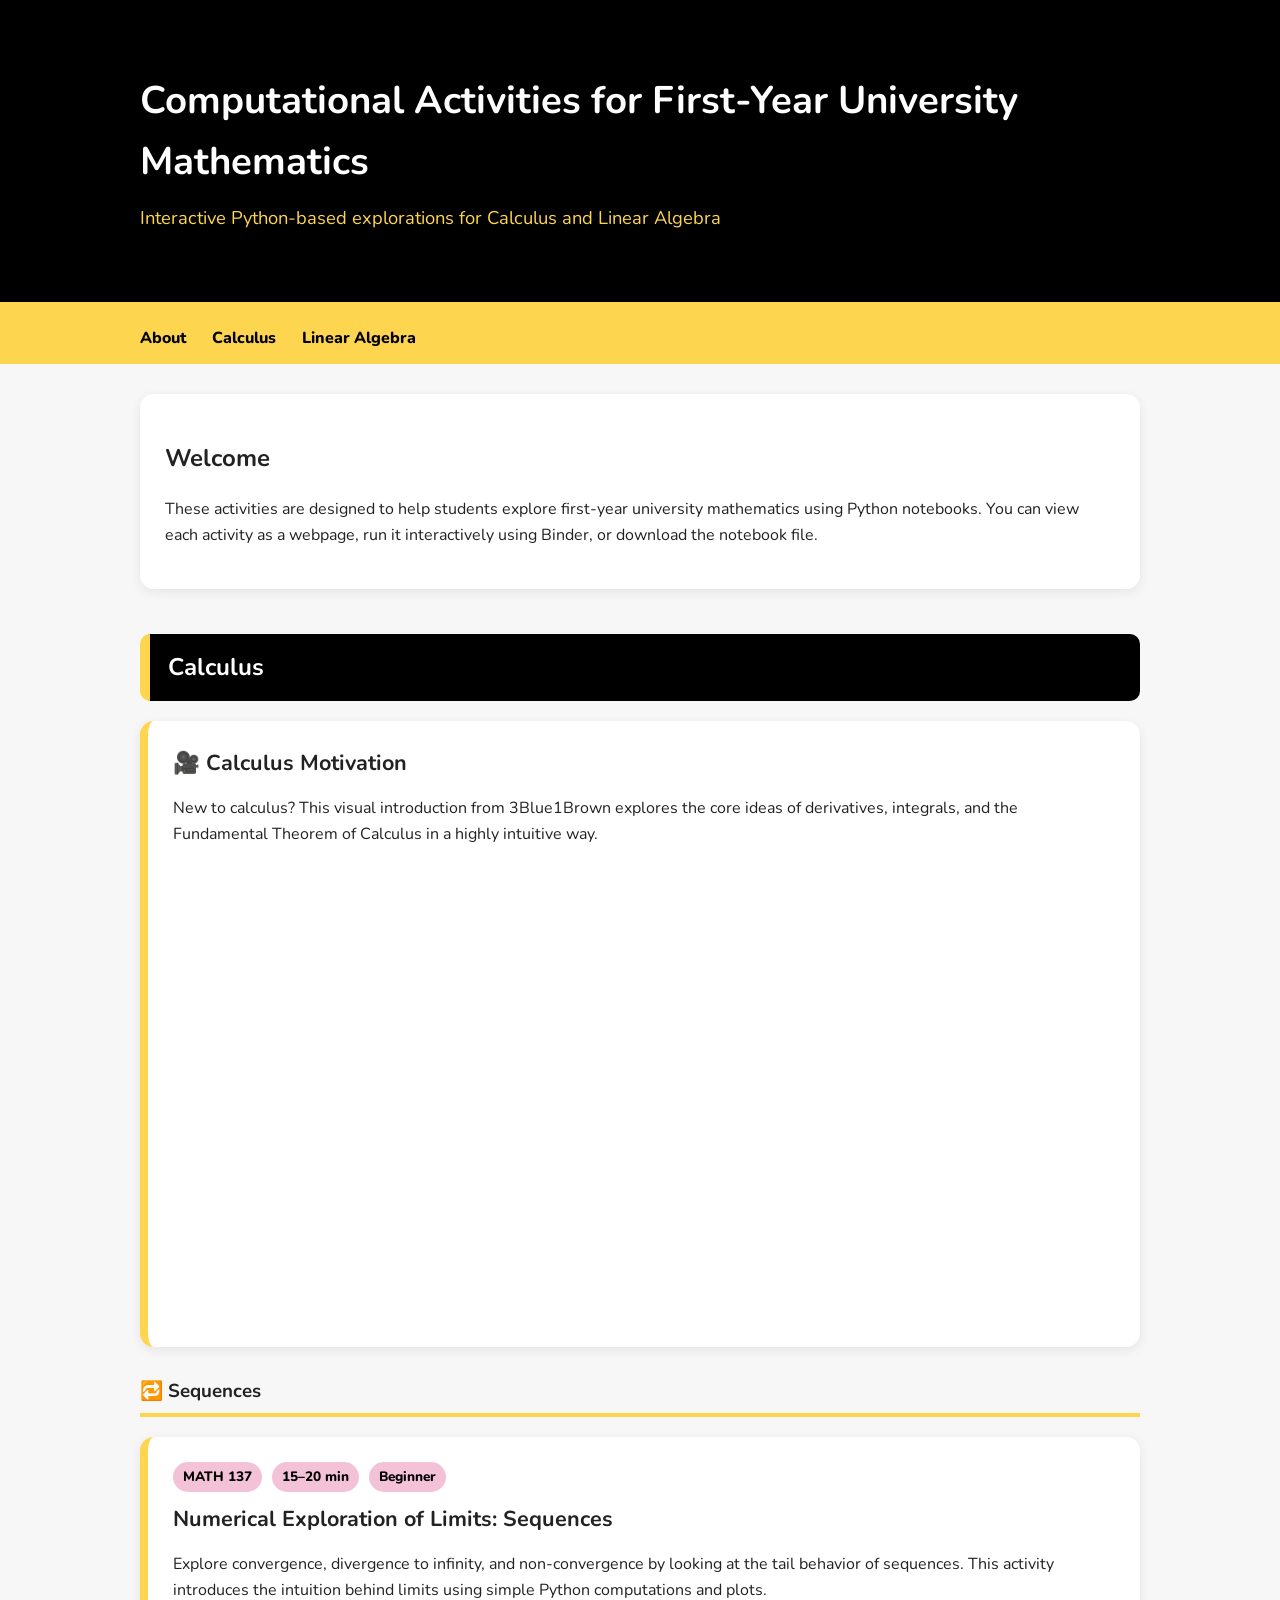
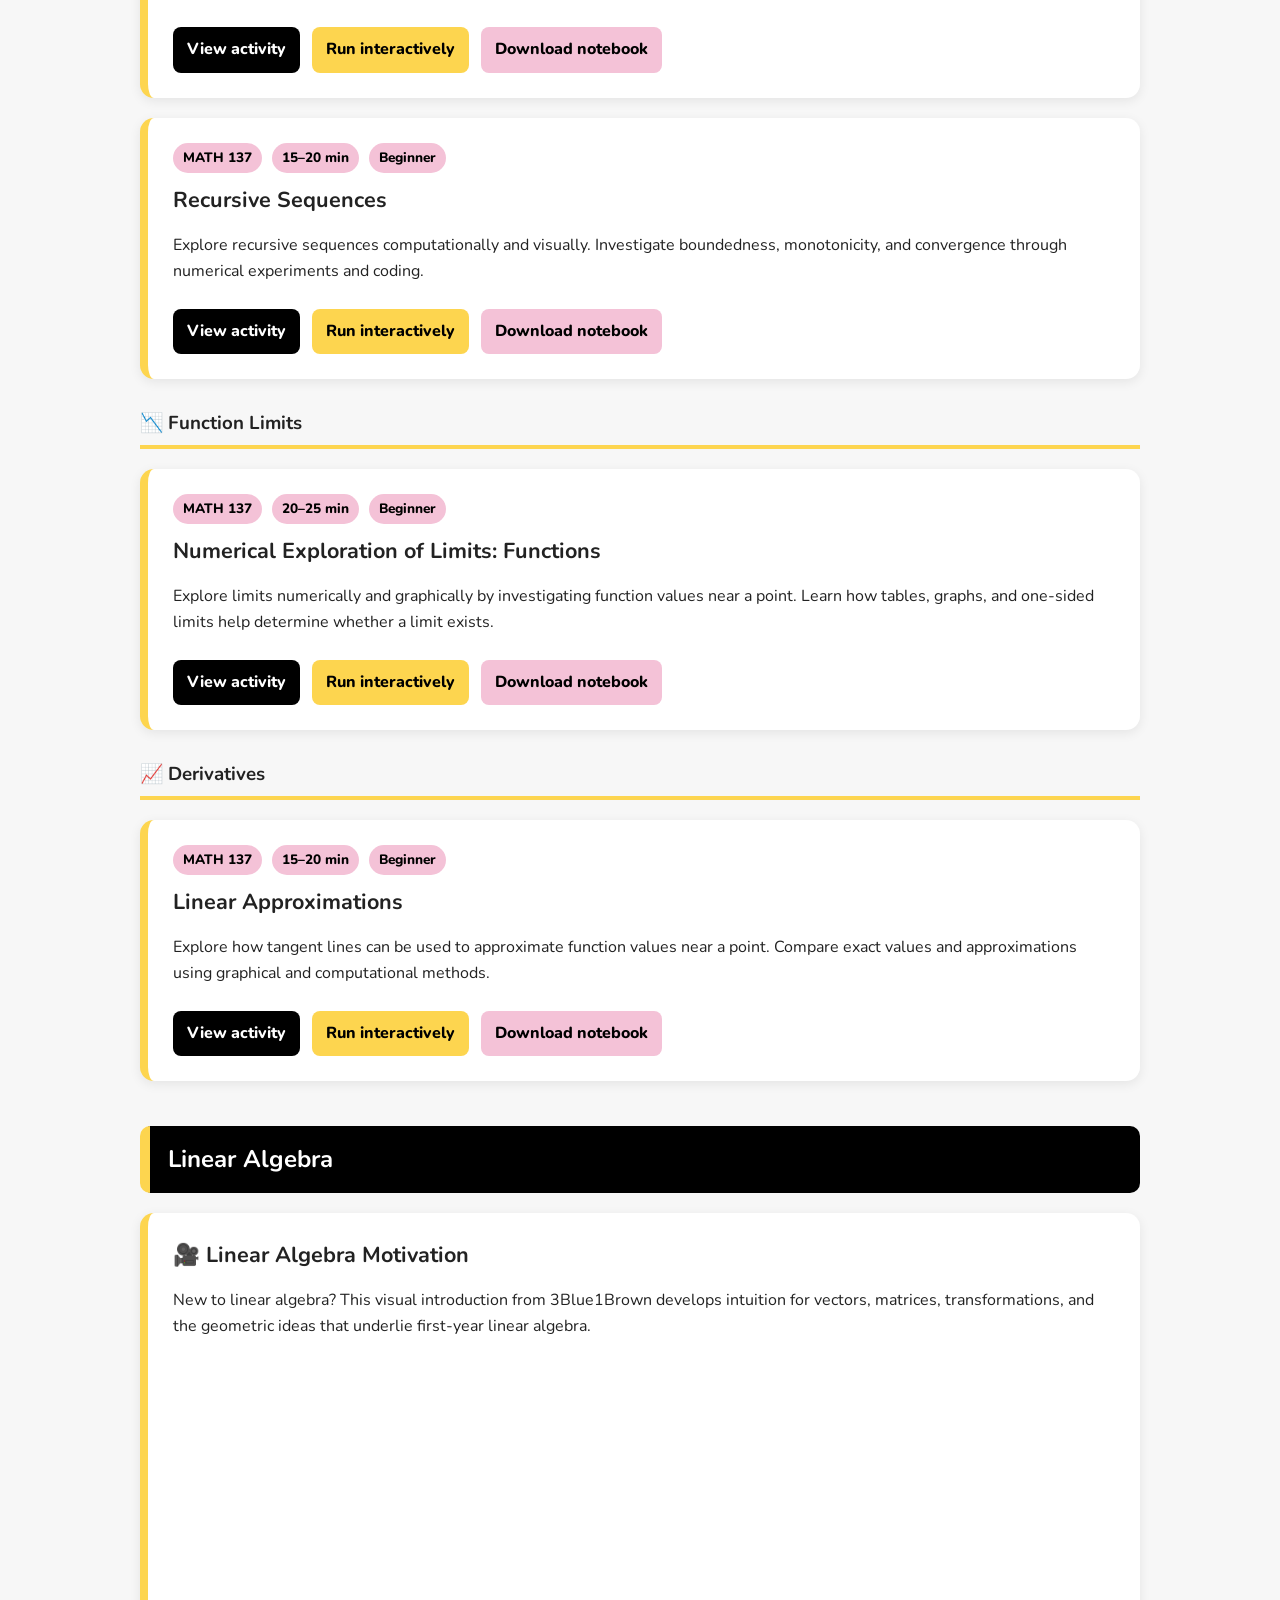
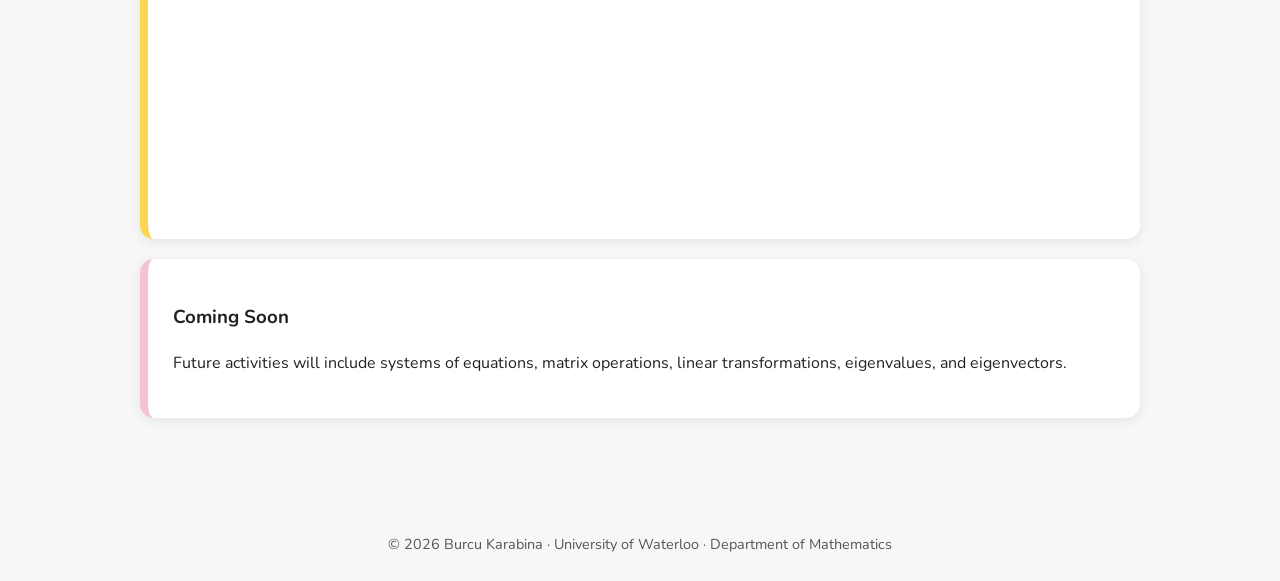
==== index.html @ 7de93730 "Update index.html" ====
<!DOCTYPE html>
<html lang="en">
<head>
    <meta charset="UTF-8">
    <title>Computational Activities for First-Year University Mathematics</title>

    <link href="https://fonts.googleapis.com/css2?family=Nunito:wght@400;600;700;800&display=swap" rel="stylesheet">
    <link rel="stylesheet" href="styles.css">
</head>

<body>

<header>
    <div class="container">
        <h1>Computational Activities for First-Year University Mathematics</h1>
        <div class="subtitle">
            Interactive Python-based explorations for Calculus and Linear Algebra
        </div>
    </div>
</header>

<nav>
    <div class="container">
        <a href="#about">About</a>
        <a href="#calculus">Calculus</a>
        <a href="#linear-algebra">Linear Algebra</a>
    </div>
</nav>

<main class="container">

    <section class="intro" id="about">
        <h2>Welcome</h2>
        <p>
            These activities are designed to help students explore first-year university
            mathematics using Python notebooks. You can view each activity as a webpage,
            run it interactively using Binder, or download the notebook file.
        </p>
    </section>

    <section class="major-section" id="calculus">
        <h2 class="major-section-title">Calculus</h2>

        <div class="activity-card">

    <h4>🎥 Calculus Motivation</h4>

    <p>
        New to calculus? This visual introduction from 3Blue1Brown
        explores the core ideas of derivatives, integrals, and the
        Fundamental Theorem of Calculus in a highly intuitive way.
    </p>

    <div class="video-container">
        <iframe
            width="100%"
            height="450"
            src="https://www.youtube.com/embed/WUvTyaaNkzM"
            title="Essence of Calculus"
            frameborder="0"
            allowfullscreen>
        </iframe>
    </div>

</div>

        <h3 class="topic-title">🔁 Sequences</h3>

        <div class="activity-card">
    <span class="tag">MATH 137</span>
    <span class="tag">15–20 min</span>
    <span class="tag">Beginner</span>

    <h4>Numerical Exploration of Limits: Sequences</h4>

    <p>
        Explore convergence, divergence to infinity, and non-convergence by looking
        at the tail behavior of sequences. This activity introduces the intuition
        behind limits using simple Python computations and plots.
    </p>

    <a class="button view"
   href="..."
   target="_blank"
   rel="noopener noreferrer" href="NumericalExplorationOfLimitsSequences.html">
        View activity
    </a>

    <a class="button run"
       href="https://mybinder.org/v2/gh/burcukarabina/computationalcalculus/HEAD?urlpath=tree/NumericalExplorationOfLimitsSequences.ipynb">
        Run interactively
    </a>

    <a class="button download"
       href="NumericalExplorationOfLimitsSequences.ipynb"
       download>
        Download notebook
    </a>
</div>

        

        <div class="activity-card">
            <span class="tag">MATH 137</span>
            <span class="tag">15–20 min</span>
            <span class="tag">Beginner</span>

            <h4>Recursive Sequences</h4>

            <p>
                Explore recursive sequences computationally and visually. Investigate boundedness,
                monotonicity, and convergence through numerical experiments and coding.
            </p>

            <a class="button view" href="recursivesequences.html">View activity</a>

            <a class="button run"
               href="https://mybinder.org/v2/gh/burcukarabina/computationalcalculus/HEAD?urlpath=tree/recursivesequences.ipynb">
                Run interactively
            </a>

            <a class="button download" href="recursivesequences.ipynb" download>
                Download notebook
            </a>
        </div>

        <h3 class="topic-title">📉 Function Limits</h3>

<div class="activity-card">
    <span class="tag">MATH 137</span>
    <span class="tag">20–25 min</span>
    <span class="tag">Beginner</span>

    <h4>Numerical Exploration of Limits: Functions</h4>

    <p>
        Explore limits numerically and graphically by investigating function values
        near a point. Learn how tables, graphs, and one-sided limits help determine
        whether a limit exists.
    </p>

    <a class="button view"
       href="NumericalExplorationOfLimitsFunctions.html">
        View activity
    </a>

    <a class="button run"
       href="https://mybinder.org/v2/gh/burcukarabina/computationalcalculus/HEAD?urlpath=tree/NumericalExplorationOfLimitsFunctions.ipynb">
        Run interactively
    </a>

    <a class="button download"
       href="NumericalExplorationOfLimitsFunctions.ipynb"
       download>
        Download notebook
    </a>
</div>

        <h3 class="topic-title">📈 Derivatives</h3>

        <div class="activity-card">
            <span class="tag">MATH 137</span>
            <span class="tag">15–20 min</span>
            <span class="tag">Beginner</span>

            <h4>Linear Approximations</h4>

            <p>
                Explore how tangent lines can be used to approximate function values near a point.
                Compare exact values and approximations using graphical and computational methods.
            </p>

            <a class="button view" href="LinearApproximations.html">View activity</a>

            <a class="button run"
               href="https://mybinder.org/v2/gh/burcukarabina/computationalcalculus/HEAD?urlpath=tree/LinearApproximations.ipynb">
                Run interactively
            </a>

            <a class="button download" href="LinearApproximations.ipynb" download>
                Download notebook
            </a>
        </div>
    </section>

    <section class="major-section" id="linear-algebra">
        <h2 class="major-section-title">Linear Algebra</h2>
        <div class="activity-card">

    <h4>🎥 Linear Algebra Motivation</h4>

    <p>
        New to linear algebra? This visual introduction from 3Blue1Brown
        develops intuition for vectors, matrices, transformations, and
        the geometric ideas that underlie first-year linear algebra.
    </p>

    <div class="video-container">
        <iframe
            width="100%"
            height="450"
            src="https://www.youtube.com/embed/fNk_zzaMoSs"
            title="Essence of Linear Algebra"
            frameborder="0"
            allowfullscreen>
        </iframe>
    </div>

</div>

        <div class="coming-soon">
            <h3>Coming Soon</h3>
            <p>
                Future activities will include systems of equations, matrix operations,
                linear transformations, eigenvalues, and eigenvectors.
            </p>
        </div>
    </section>

</main>

<footer>
    © 2026 Burcu Karabina · University of Waterloo · Department of Mathematics
</footer>

</body>
</html>
---- styles.css ----
body {
    margin: 0;
    font-family: 'Nunito', sans-serif;
    background: #f7f7f7;
    color: #222;
    line-height: 1.6;
}

header {
    background: #000;
    color: white;
    padding: 40px 20px;
    border-bottom: 12px solid #FDD54F;
}

.container {
    max-width: 1000px;
    margin: auto;
    padding: 30px 20px;
}

h1 {
    margin: 0;
    font-size: 2.4rem;
}

.subtitle {
    color: #FDD54F;
    font-size: 1.15rem;
    margin-top: 10px;
}

nav {
    background: #FDD54F;
    font-weight: 800;
}

nav .container {
    padding: 12px 20px;
}

nav a {
    color: #000;
    margin-right: 22px;
    text-decoration: none;
}

nav a:hover {
    text-decoration: underline;
}

.intro,
.activity-card,
.coming-soon {
    background: white;
    padding: 25px;
    border-radius: 14px;
    box-shadow: 0 3px 12px rgba(0,0,0,0.08);
}

.intro {
    margin-bottom: 35px;
}

.major-section {
    margin-top: 45px;
}

.major-section-title {
    background: #000;
    color: white;
    padding: 14px 18px;
    border-left: 10px solid #FDD54F;
    border-radius: 10px;
}

.topic-title {
    margin-top: 30px;
    border-bottom: 4px solid #FDD54F;
    padding-bottom: 6px;
}

.activity-card {
    border-left: 8px solid #FDD54F;
    margin: 20px 0;
}

.activity-card h4 {
    margin-top: 0;
    margin-bottom: 8px;
    font-size: 1.35rem;
}

.tag {
    display: inline-block;
    background: #f4c2d7;
    color: #000;
    padding: 4px 10px;
    border-radius: 999px;
    font-size: 0.85rem;
    font-weight: 800;
    margin: 0 6px 10px 0;
}

.button {
    display: inline-block;
    margin: 8px 8px 0 0;
    padding: 10px 14px;
    border-radius: 8px;
    text-decoration: none;
    font-weight: 800;
}

.view {
    background: #000;
    color: white;
}

.run {
    background: #FDD54F;
    color: #000;
}

.download {
    background: #f4c2d7;
    color: #000;
}

.video {
    background: #7a003c;
    color: white;
}

.button:hover {
    opacity: 0.85;
}

.coming-soon {
    border-left: 8px solid #f4c2d7;
    margin: 20px 0;
}

.video-container {
    margin-top: 15px;
}

.video-container iframe {
    width: 100%;
    max-width: 100%;
    border-radius: 10px;
    aspect-ratio: 16 / 9;
}

footer {
    margin-top: 40px;
    padding: 25px 20px;
    text-align: center;
    font-size: 0.9rem;
    color: #555;
}
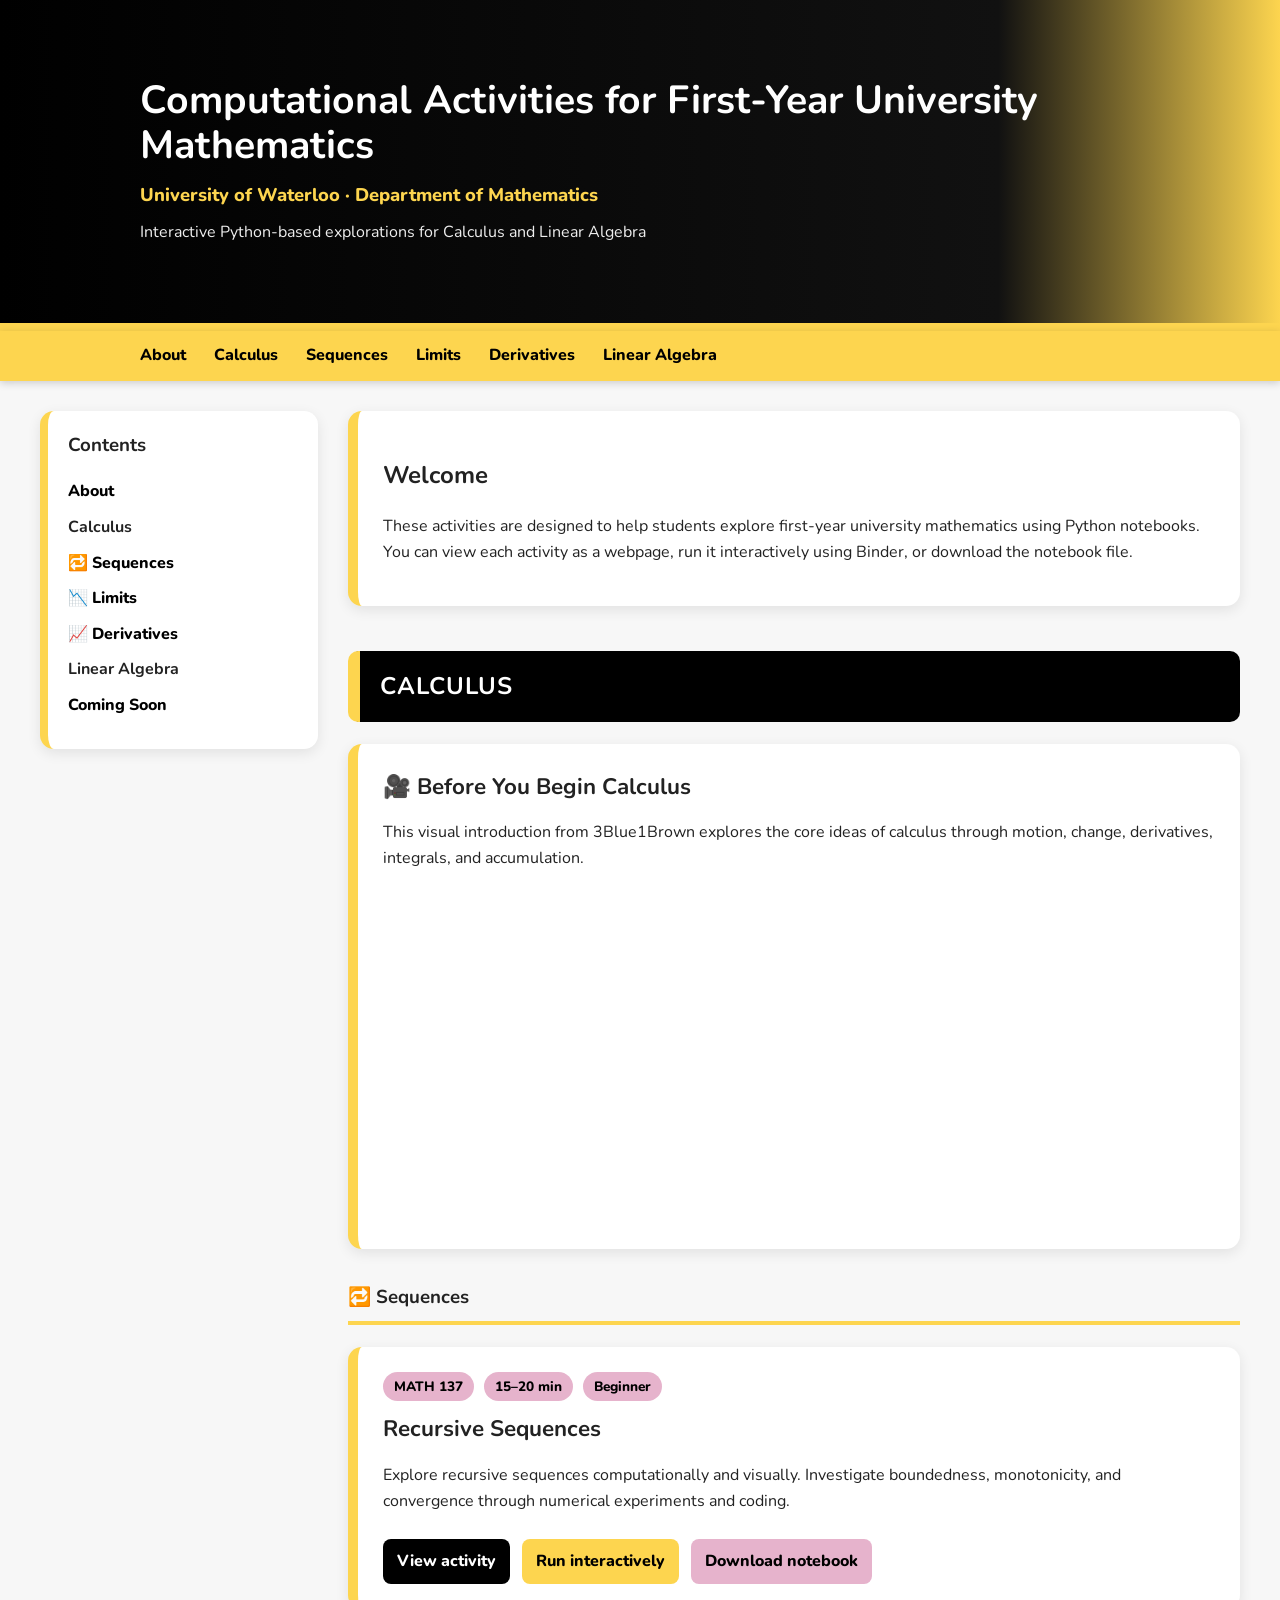
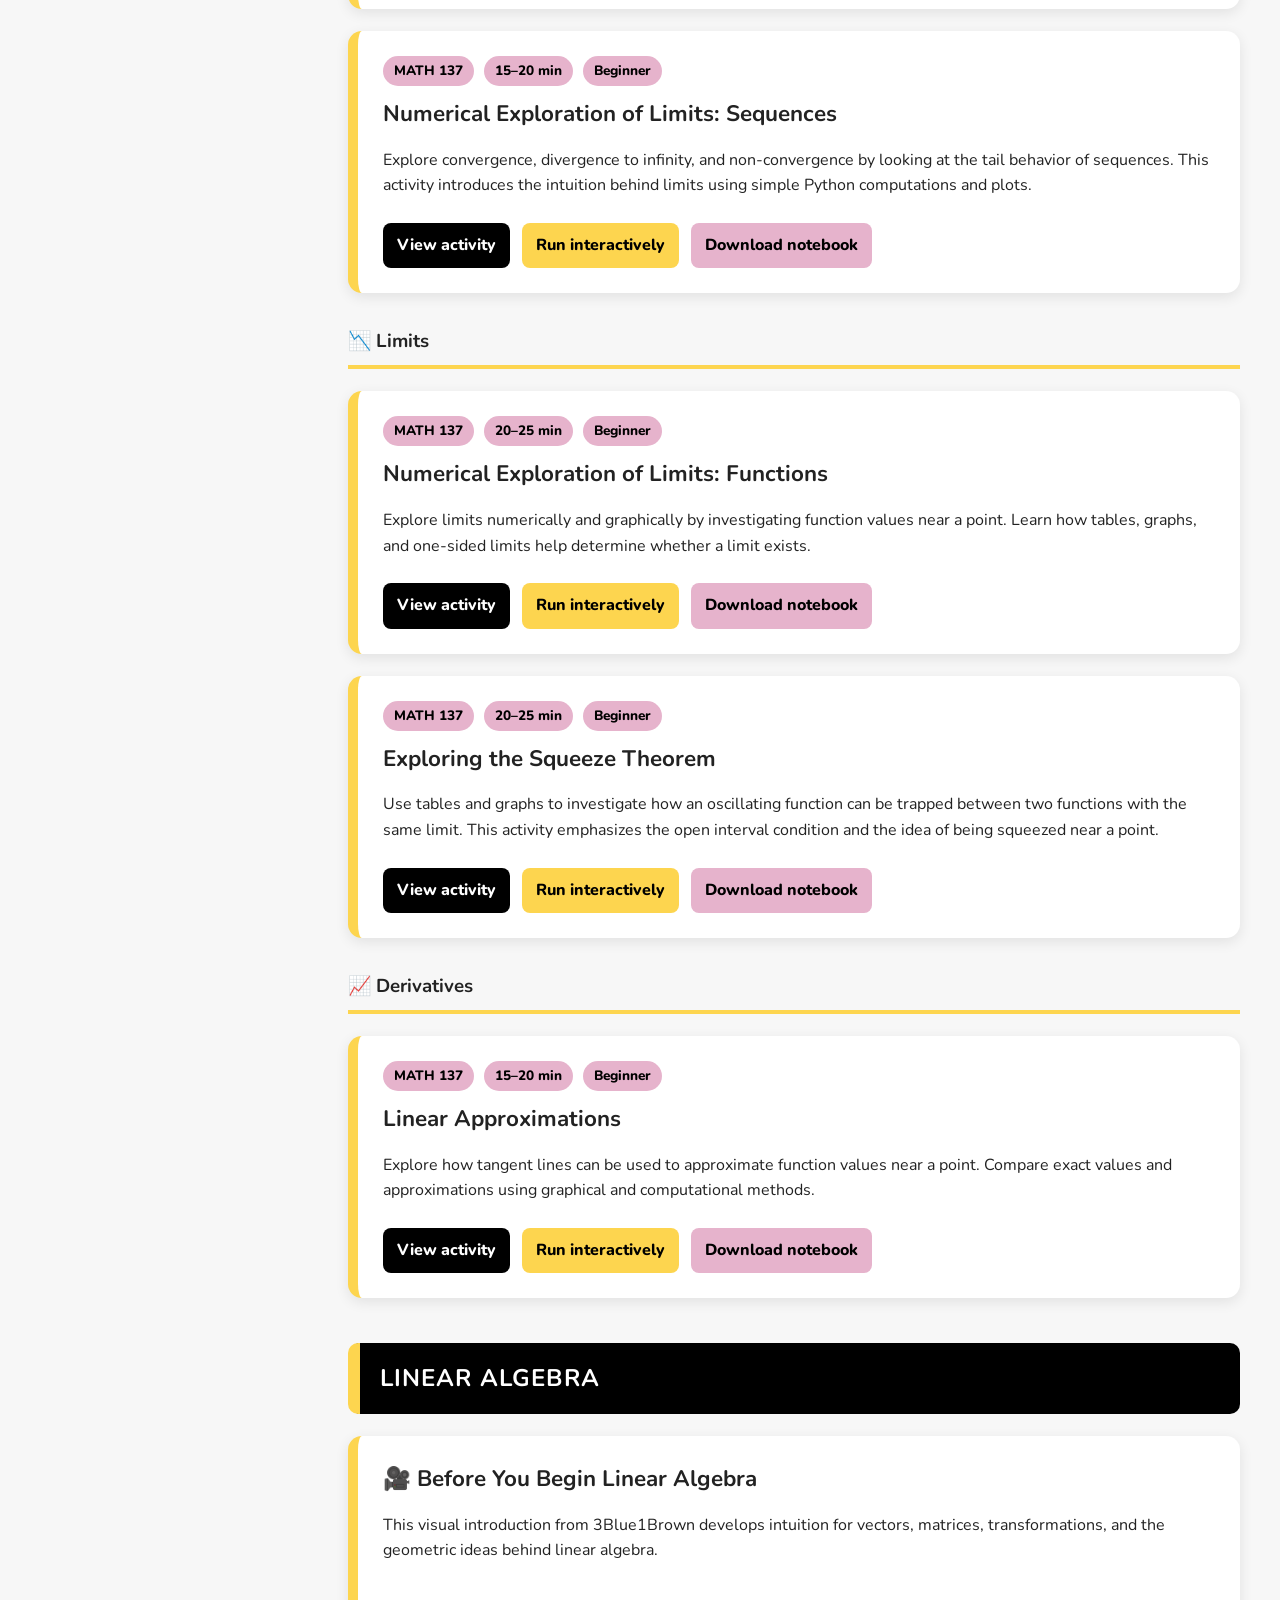
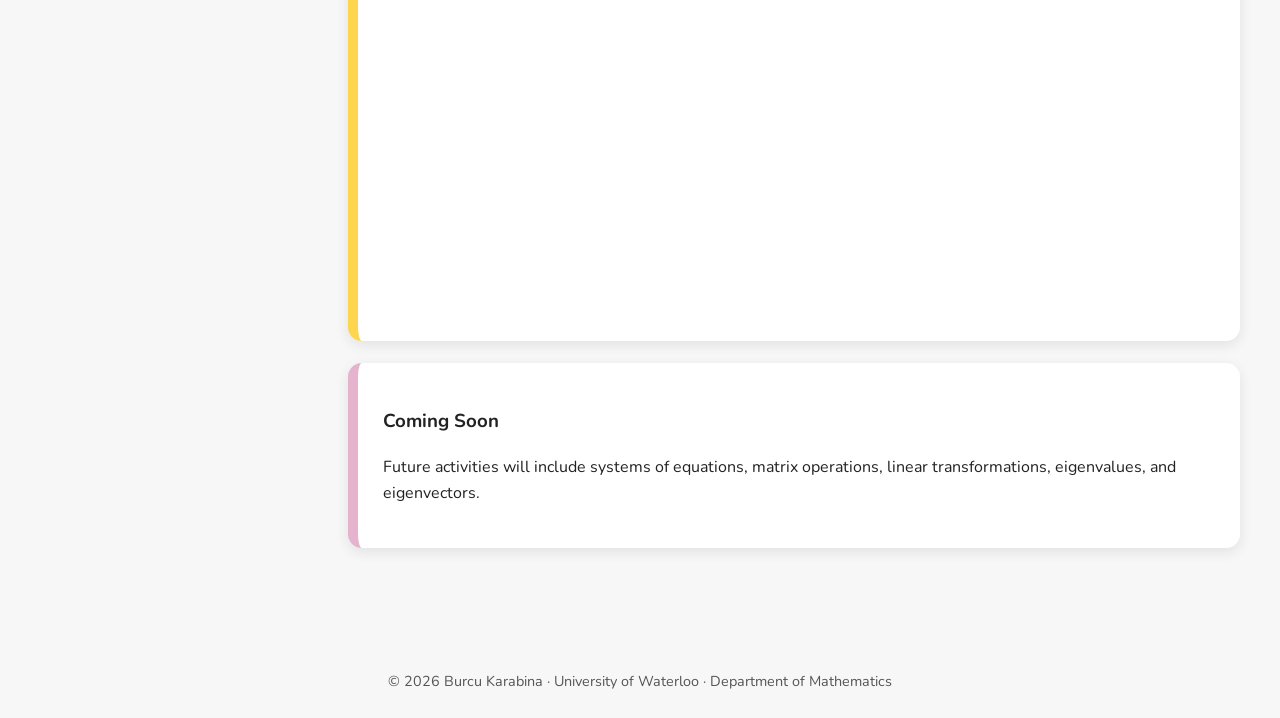
==== commit 9237069a: "Update index.html" ====
--- a/index.html
+++ b/index.html
@@ -13,7 +13,8 @@
 <header>
     <div class="container">
         <h1>Computational Activities for First-Year University Mathematics</h1>
-        <div class="subtitle">
+        <div class="subtitle">University of Waterloo · Department of Mathematics</div>
+        <div class="header-note">
             Interactive Python-based explorations for Calculus and Linear Algebra
         </div>
     </div>
@@ -23,201 +24,267 @@
     <div class="container">
         <a href="#about">About</a>
         <a href="#calculus">Calculus</a>
+        <a href="#sequences">Sequences</a>
+        <a href="#limits">Limits</a>
+        <a href="#derivatives">Derivatives</a>
         <a href="#linear-algebra">Linear Algebra</a>
     </div>
 </nav>
 
-<main class="container">
-
-    <section class="intro" id="about">
-        <h2>Welcome</h2>
-        <p>
-            These activities are designed to help students explore first-year university
-            mathematics using Python notebooks. You can view each activity as a webpage,
-            run it interactively using Binder, or download the notebook file.
-        </p>
-    </section>
-
-    <section class="major-section" id="calculus">
-        <h2 class="major-section-title">Calculus</h2>
-
-        <div class="activity-card">
-
-    <h4>🎥 Calculus Motivation</h4>
-
-    <p>
-        New to calculus? This visual introduction from 3Blue1Brown
-        explores the core ideas of derivatives, integrals, and the
-        Fundamental Theorem of Calculus in a highly intuitive way.
-    </p>
-
-    <div class="video-container">
-        <iframe
-            width="100%"
-            height="450"
-            src="https://www.youtube.com/embed/WUvTyaaNkzM"
-            title="Essence of Calculus"
-            frameborder="0"
-            allowfullscreen>
-        </iframe>
-    </div>
+<div class="page-layout">
+
+    <aside class="sidebar">
+        <h3>Contents</h3>
+
+        <a href="#about">About</a>
+
+        <strong>Calculus</strong>
+        <a href="#sequences">🔁 Sequences</a>
+        <a href="#limits">📉 Limits</a>
+        <a href="#derivatives">📈 Derivatives</a>
+
+        <strong>Linear Algebra</strong>
+        <a href="#linear-algebra">Coming Soon</a>
+    </aside>
+
+    <main class="content">
+
+        <section class="intro" id="about">
+            <h2>Welcome</h2>
+            <p>
+                These activities are designed to help students explore first-year university
+                mathematics using Python notebooks. You can view each activity as a webpage,
+                run it interactively using Binder, or download the notebook file.
+            </p>
+        </section>
+
+        <section class="major-section" id="calculus">
+            <h2 class="major-section-title">Calculus</h2>
+
+            <div class="activity-card">
+                <h4>🎥 Before You Begin Calculus</h4>
+                <p>
+                    This visual introduction from 3Blue1Brown explores the core ideas of calculus
+                    through motion, change, derivatives, integrals, and accumulation.
+                </p>
+
+                <div class="video-container">
+                    <iframe
+                        src="https://www.youtube.com/embed/WUvTyaaNkzM"
+                        title="Essence of Calculus"
+                        frameborder="0"
+                        allowfullscreen>
+                    </iframe>
+                </div>
+            </div>
+
+            <h3 class="topic-title" id="sequences">🔁 Sequences</h3>
+
+            <div class="activity-card">
+                <span class="tag">MATH 137</span>
+                <span class="tag">15–20 min</span>
+                <span class="tag">Beginner</span>
+
+                <h4>Recursive Sequences</h4>
+
+                <p>
+                    Explore recursive sequences computationally and visually. Investigate boundedness,
+                    monotonicity, and convergence through numerical experiments and coding.
+                </p>
+
+                <a class="button view"
+                   href="recursivesequences.html"
+                   target="_blank"
+                   rel="noopener noreferrer">
+                    View activity
+                </a>
+
+                <a class="button run"
+                   href="https://mybinder.org/v2/gh/burcukarabina/computationalcalculus/HEAD?urlpath=tree/recursivesequences.ipynb"
+                   target="_blank"
+                   rel="noopener noreferrer">
+                    Run interactively
+                </a>
+
+                <a class="button download"
+                   href="recursivesequences.ipynb"
+                   download>
+                    Download notebook
+                </a>
+            </div>
+
+            <div class="activity-card">
+                <span class="tag">MATH 137</span>
+                <span class="tag">15–20 min</span>
+                <span class="tag">Beginner</span>
+
+                <h4>Numerical Exploration of Limits: Sequences</h4>
+
+                <p>
+                    Explore convergence, divergence to infinity, and non-convergence by looking
+                    at the tail behavior of sequences. This activity introduces the intuition
+                    behind limits using simple Python computations and plots.
+                </p>
+
+                <a class="button view"
+                   href="NumericalExplorationOfLimitsSequences.html"
+                   target="_blank"
+                   rel="noopener noreferrer">
+                    View activity
+                </a>
+
+                <a class="button run"
+                   href="https://mybinder.org/v2/gh/burcukarabina/computationalcalculus/HEAD?urlpath=tree/NumericalExplorationOfLimitsSequences.ipynb"
+                   target="_blank"
+                   rel="noopener noreferrer">
+                    Run interactively
+                </a>
+
+                <a class="button download"
+                   href="NumericalExplorationOfLimitsSequences.ipynb"
+                   download>
+                    Download notebook
+                </a>
+            </div>
+
+            <h3 class="topic-title" id="limits">📉 Limits</h3>
+
+            <div class="activity-card">
+                <span class="tag">MATH 137</span>
+                <span class="tag">20–25 min</span>
+                <span class="tag">Beginner</span>
+
+                <h4>Numerical Exploration of Limits: Functions</h4>
+
+                <p>
+                    Explore limits numerically and graphically by investigating function values
+                    near a point. Learn how tables, graphs, and one-sided limits help determine
+                    whether a limit exists.
+                </p>
+
+                <a class="button view"
+                   href="NumericalExplorationOfLimitsFunctions.html"
+                   target="_blank"
+                   rel="noopener noreferrer">
+                    View activity
+                </a>
+
+                <a class="button run"
+                   href="https://mybinder.org/v2/gh/burcukarabina/computationalcalculus/HEAD?urlpath=tree/NumericalExplorationOfLimitsFunctions.ipynb"
+                   target="_blank"
+                   rel="noopener noreferrer">
+                    Run interactively
+                </a>
+
+                <a class="button download"
+                   href="NumericalExplorationOfLimitsFunctions.ipynb"
+                   download>
+                    Download notebook
+                </a>
+            </div>
+
+            <div class="activity-card">
+                <span class="tag">MATH 137</span>
+                <span class="tag">20–25 min</span>
+                <span class="tag">Beginner</span>
+
+                <h4>Exploring the Squeeze Theorem</h4>
+
+                <p>
+                    Use tables and graphs to investigate how an oscillating function can be trapped
+                    between two functions with the same limit. This activity emphasizes the open
+                    interval condition and the idea of being squeezed near a point.
+                </p>
+
+                <a class="button view"
+                   href="ExploringTheSqueezeTheorem.html"
+                   target="_blank"
+                   rel="noopener noreferrer">
+                    View activity
+                </a>
+
+                <a class="button run"
+                   href="https://mybinder.org/v2/gh/burcukarabina/computationalcalculus/HEAD?urlpath=tree/ExploringTheSqueezeTheorem.ipynb"
+                   target="_blank"
+                   rel="noopener noreferrer">
+                    Run interactively
+                </a>
+
+                <a class="button download"
+                   href="ExploringTheSqueezeTheorem.ipynb"
+                   download>
+                    Download notebook
+                </a>
+            </div>
+
+            <h3 class="topic-title" id="derivatives">📈 Derivatives</h3>
+
+            <div class="activity-card">
+                <span class="tag">MATH 137</span>
+                <span class="tag">15–20 min</span>
+                <span class="tag">Beginner</span>
+
+                <h4>Linear Approximations</h4>
+
+                <p>
+                    Explore how tangent lines can be used to approximate function values near a point.
+                    Compare exact values and approximations using graphical and computational methods.
+                </p>
+
+                <a class="button view"
+                   href="LinearApproximations.html"
+                   target="_blank"
+                   rel="noopener noreferrer">
+                    View activity
+                </a>
+
+                <a class="button run"
+                   href="https://mybinder.org/v2/gh/burcukarabina/computationalcalculus/HEAD?urlpath=tree/LinearApproximations.ipynb"
+                   target="_blank"
+                   rel="noopener noreferrer">
+                    Run interactively
+                </a>
+
+                <a class="button download"
+                   href="LinearApproximations.ipynb"
+                   download>
+                    Download notebook
+                </a>
+            </div>
+        </section>
+
+        <section class="major-section" id="linear-algebra">
+            <h2 class="major-section-title">Linear Algebra</h2>
+
+            <div class="activity-card">
+                <h4>🎥 Before You Begin Linear Algebra</h4>
+                <p>
+                    This visual introduction from 3Blue1Brown develops intuition for vectors,
+                    matrices, transformations, and the geometric ideas behind linear algebra.
+                </p>
+
+                <div class="video-container">
+                    <iframe
+                        src="https://www.youtube.com/embed/fNk_zzaMoSs"
+                        title="Essence of Linear Algebra"
+                        frameborder="0"
+                        allowfullscreen>
+                    </iframe>
+                </div>
+            </div>
+
+            <div class="coming-soon">
+                <h3>Coming Soon</h3>
+                <p>
+                    Future activities will include systems of equations, matrix operations,
+                    linear transformations, eigenvalues, and eigenvectors.
+                </p>
+            </div>
+        </section>
+
+    </main>
 
 </div>
-
-        <h3 class="topic-title">🔁 Sequences</h3>
-
-        <div class="activity-card">
-    <span class="tag">MATH 137</span>
-    <span class="tag">15–20 min</span>
-    <span class="tag">Beginner</span>
-
-    <h4>Numerical Exploration of Limits: Sequences</h4>
-
-    <p>
-        Explore convergence, divergence to infinity, and non-convergence by looking
-        at the tail behavior of sequences. This activity introduces the intuition
-        behind limits using simple Python computations and plots.
-    </p>
-
-    <a class="button view"
-   href="..."
-   target="_blank"
-   rel="noopener noreferrer" href="NumericalExplorationOfLimitsSequences.html">
-        View activity
-    </a>
-
-    <a class="button run"
-       href="https://mybinder.org/v2/gh/burcukarabina/computationalcalculus/HEAD?urlpath=tree/NumericalExplorationOfLimitsSequences.ipynb">
-        Run interactively
-    </a>
-
-    <a class="button download"
-       href="NumericalExplorationOfLimitsSequences.ipynb"
-       download>
-        Download notebook
-    </a>
-</div>
-
-        
-
-        <div class="activity-card">
-            <span class="tag">MATH 137</span>
-            <span class="tag">15–20 min</span>
-            <span class="tag">Beginner</span>
-
-            <h4>Recursive Sequences</h4>
-
-            <p>
-                Explore recursive sequences computationally and visually. Investigate boundedness,
-                monotonicity, and convergence through numerical experiments and coding.
-            </p>
-
-            <a class="button view" href="recursivesequences.html">View activity</a>
-
-            <a class="button run"
-               href="https://mybinder.org/v2/gh/burcukarabina/computationalcalculus/HEAD?urlpath=tree/recursivesequences.ipynb">
-                Run interactively
-            </a>
-
-            <a class="button download" href="recursivesequences.ipynb" download>
-                Download notebook
-            </a>
-        </div>
-
-        <h3 class="topic-title">📉 Function Limits</h3>
-
-<div class="activity-card">
-    <span class="tag">MATH 137</span>
-    <span class="tag">20–25 min</span>
-    <span class="tag">Beginner</span>
-
-    <h4>Numerical Exploration of Limits: Functions</h4>
-
-    <p>
-        Explore limits numerically and graphically by investigating function values
-        near a point. Learn how tables, graphs, and one-sided limits help determine
-        whether a limit exists.
-    </p>
-
-    <a class="button view"
-       href="NumericalExplorationOfLimitsFunctions.html">
-        View activity
-    </a>
-
-    <a class="button run"
-       href="https://mybinder.org/v2/gh/burcukarabina/computationalcalculus/HEAD?urlpath=tree/NumericalExplorationOfLimitsFunctions.ipynb">
-        Run interactively
-    </a>
-
-    <a class="button download"
-       href="NumericalExplorationOfLimitsFunctions.ipynb"
-       download>
-        Download notebook
-    </a>
-</div>
-
-        <h3 class="topic-title">📈 Derivatives</h3>
-
-        <div class="activity-card">
-            <span class="tag">MATH 137</span>
-            <span class="tag">15–20 min</span>
-            <span class="tag">Beginner</span>
-
-            <h4>Linear Approximations</h4>
-
-            <p>
-                Explore how tangent lines can be used to approximate function values near a point.
-                Compare exact values and approximations using graphical and computational methods.
-            </p>
-
-            <a class="button view" href="LinearApproximations.html">View activity</a>
-
-            <a class="button run"
-               href="https://mybinder.org/v2/gh/burcukarabina/computationalcalculus/HEAD?urlpath=tree/LinearApproximations.ipynb">
-                Run interactively
-            </a>
-
-            <a class="button download" href="LinearApproximations.ipynb" download>
-                Download notebook
-            </a>
-        </div>
-    </section>
-
-    <section class="major-section" id="linear-algebra">
-        <h2 class="major-section-title">Linear Algebra</h2>
-        <div class="activity-card">
-
-    <h4>🎥 Linear Algebra Motivation</h4>
-
-    <p>
-        New to linear algebra? This visual introduction from 3Blue1Brown
-        develops intuition for vectors, matrices, transformations, and
-        the geometric ideas that underlie first-year linear algebra.
-    </p>
-
-    <div class="video-container">
-        <iframe
-            width="100%"
-            height="450"
-            src="https://www.youtube.com/embed/fNk_zzaMoSs"
-            title="Essence of Linear Algebra"
-            frameborder="0"
-            allowfullscreen>
-        </iframe>
-    </div>
-
-</div>
-
-        <div class="coming-soon">
-            <h3>Coming Soon</h3>
-            <p>
-                Future activities will include systems of equations, matrix operations,
-                linear transformations, eigenvalues, and eigenvectors.
-            </p>
-        </div>
-    </section>
-
-</main>
 
 <footer>
     © 2026 Burcu Karabina · University of Waterloo · Department of Mathematics
--- a/styles.css
+++ b/styles.css
@@ -1,16 +1,27 @@
+:root {
+    --uw-black: #000000;
+    --uw-gold: #FDD54F;
+    --uw-gold-dark: #E0B000;
+    --uw-math-pink: #E6B3CC;
+    --uw-math-pink-dark: #7A003C;
+    --uw-light-gray: #F7F7F7;
+    --uw-medium-gray: #555555;
+    --uw-white: #FFFFFF;
+}
+
 body {
     margin: 0;
     font-family: 'Nunito', sans-serif;
-    background: #f7f7f7;
+    background: var(--uw-light-gray);
     color: #222;
     line-height: 1.6;
 }
 
 header {
-    background: #000;
-    color: white;
-    padding: 40px 20px;
-    border-bottom: 12px solid #FDD54F;
+    background: linear-gradient(90deg, var(--uw-black) 0%, #111111 78%, var(--uw-gold) 100%);
+    color: var(--uw-white);
+    padding: 48px 20px;
+    border-bottom: 8px solid var(--uw-gold);
 }
 
 .container {
@@ -21,18 +32,27 @@
 
 h1 {
     margin: 0;
-    font-size: 2.4rem;
+    font-size: 2.45rem;
+    line-height: 1.15;
 }
 
 .subtitle {
-    color: #FDD54F;
+    color: var(--uw-gold);
     font-size: 1.15rem;
+    font-weight: 800;
+    margin-top: 12px;
+}
+
+.header-note {
     margin-top: 10px;
+    color: #eeeeee;
+    font-size: 1rem;
 }
 
 nav {
-    background: #FDD54F;
-    font-weight: 800;
+    background: var(--uw-gold);
+    font-weight: 800;
+    box-shadow: 0 2px 8px rgba(0,0,0,0.18);
 }
 
 nav .container {
@@ -40,8 +60,8 @@
 }
 
 nav a {
-    color: #000;
-    margin-right: 22px;
+    color: var(--uw-black);
+    margin-right: 24px;
     text-decoration: none;
 }
 
@@ -52,14 +72,15 @@
 .intro,
 .activity-card,
 .coming-soon {
-    background: white;
+    background: var(--uw-white);
     padding: 25px;
     border-radius: 14px;
-    box-shadow: 0 3px 12px rgba(0,0,0,0.08);
+    box-shadow: 0 4px 14px rgba(0,0,0,0.09);
 }
 
 .intro {
     margin-bottom: 35px;
+    border-left: 10px solid var(--uw-gold);
 }
 
 .major-section {
@@ -67,35 +88,43 @@
 }
 
 .major-section-title {
-    background: #000;
-    color: white;
-    padding: 14px 18px;
-    border-left: 10px solid #FDD54F;
+    background: var(--uw-black);
+    color: var(--uw-white);
+    padding: 16px 20px;
+    border-left: 12px solid var(--uw-gold);
     border-radius: 10px;
+    letter-spacing: 1px;
+    text-transform: uppercase;
 }
 
 .topic-title {
-    margin-top: 30px;
-    border-bottom: 4px solid #FDD54F;
-    padding-bottom: 6px;
+    margin-top: 34px;
+    border-bottom: 4px solid var(--uw-gold);
+    padding-bottom: 8px;
 }
 
 .activity-card {
-    border-left: 8px solid #FDD54F;
-    margin: 20px 0;
+    border-left: 10px solid var(--uw-gold);
+    margin: 22px 0;
+    transition: transform 0.2s ease, box-shadow 0.2s ease;
+}
+
+.activity-card:hover {
+    transform: translateY(-2px);
+    box-shadow: 0 6px 18px rgba(0,0,0,0.13);
 }
 
 .activity-card h4 {
     margin-top: 0;
     margin-bottom: 8px;
-    font-size: 1.35rem;
+    font-size: 1.4rem;
 }
 
 .tag {
     display: inline-block;
-    background: #f4c2d7;
-    color: #000;
-    padding: 4px 10px;
+    background: var(--uw-math-pink);
+    color: var(--uw-black);
+    padding: 4px 11px;
     border-radius: 999px;
     font-size: 0.85rem;
     font-weight: 800;
@@ -109,35 +138,37 @@
     border-radius: 8px;
     text-decoration: none;
     font-weight: 800;
+    transition: opacity 0.2s ease, transform 0.2s ease;
+}
+
+.button:hover {
+    opacity: 0.88;
+    transform: translateY(-1px);
 }
 
 .view {
-    background: #000;
-    color: white;
+    background: var(--uw-black);
+    color: var(--uw-white);
 }
 
 .run {
-    background: #FDD54F;
-    color: #000;
+    background: var(--uw-gold);
+    color: var(--uw-black);
 }
 
 .download {
-    background: #f4c2d7;
-    color: #000;
+    background: var(--uw-math-pink);
+    color: var(--uw-black);
 }
 
 .video {
-    background: #7a003c;
-    color: white;
-}
-
-.button:hover {
-    opacity: 0.85;
+    background: var(--uw-math-pink-dark);
+    color: var(--uw-white);
 }
 
 .coming-soon {
-    border-left: 8px solid #f4c2d7;
-    margin: 20px 0;
+    border-left: 10px solid var(--uw-math-pink);
+    margin: 22px 0;
 }
 
 .video-container {
@@ -145,16 +176,56 @@
 }
 
 .video-container iframe {
-    width: 100%;
-    max-width: 100%;
+    width: 70%;
+    max-width: 700px;
+    aspect-ratio: 16 / 9;
     border-radius: 10px;
-    aspect-ratio: 16 / 9;
+    border: none;
+}
+.page-layout {
+    display: flex;
+    max-width: 1200px;
+    margin: auto;
+    gap: 30px;
+    padding: 30px 20px;
+}
+
+.sidebar {
+    width: 230px;
+    position: sticky;
+    top: 20px;
+    align-self: flex-start;
+    background: white;
+    border-left: 8px solid var(--uw-gold);
+    border-radius: 14px;
+    padding: 20px;
+    box-shadow: 0 4px 14px rgba(0,0,0,0.09);
+}
+
+.sidebar h3 {
+    margin-top: 0;
+}
+
+.sidebar a {
+    display: block;
+    color: var(--uw-black);
+    text-decoration: none;
+    font-weight: 800;
+    margin: 10px 0;
+}
+
+.sidebar a:hover {
+    text-decoration: underline;
+}
+
+.content {
+    flex: 1;
 }
 
 footer {
-    margin-top: 40px;
+    margin-top: 45px;
     padding: 25px 20px;
     text-align: center;
     font-size: 0.9rem;
-    color: #555;
-}
+    color: var(--uw-medium-gray);
+}
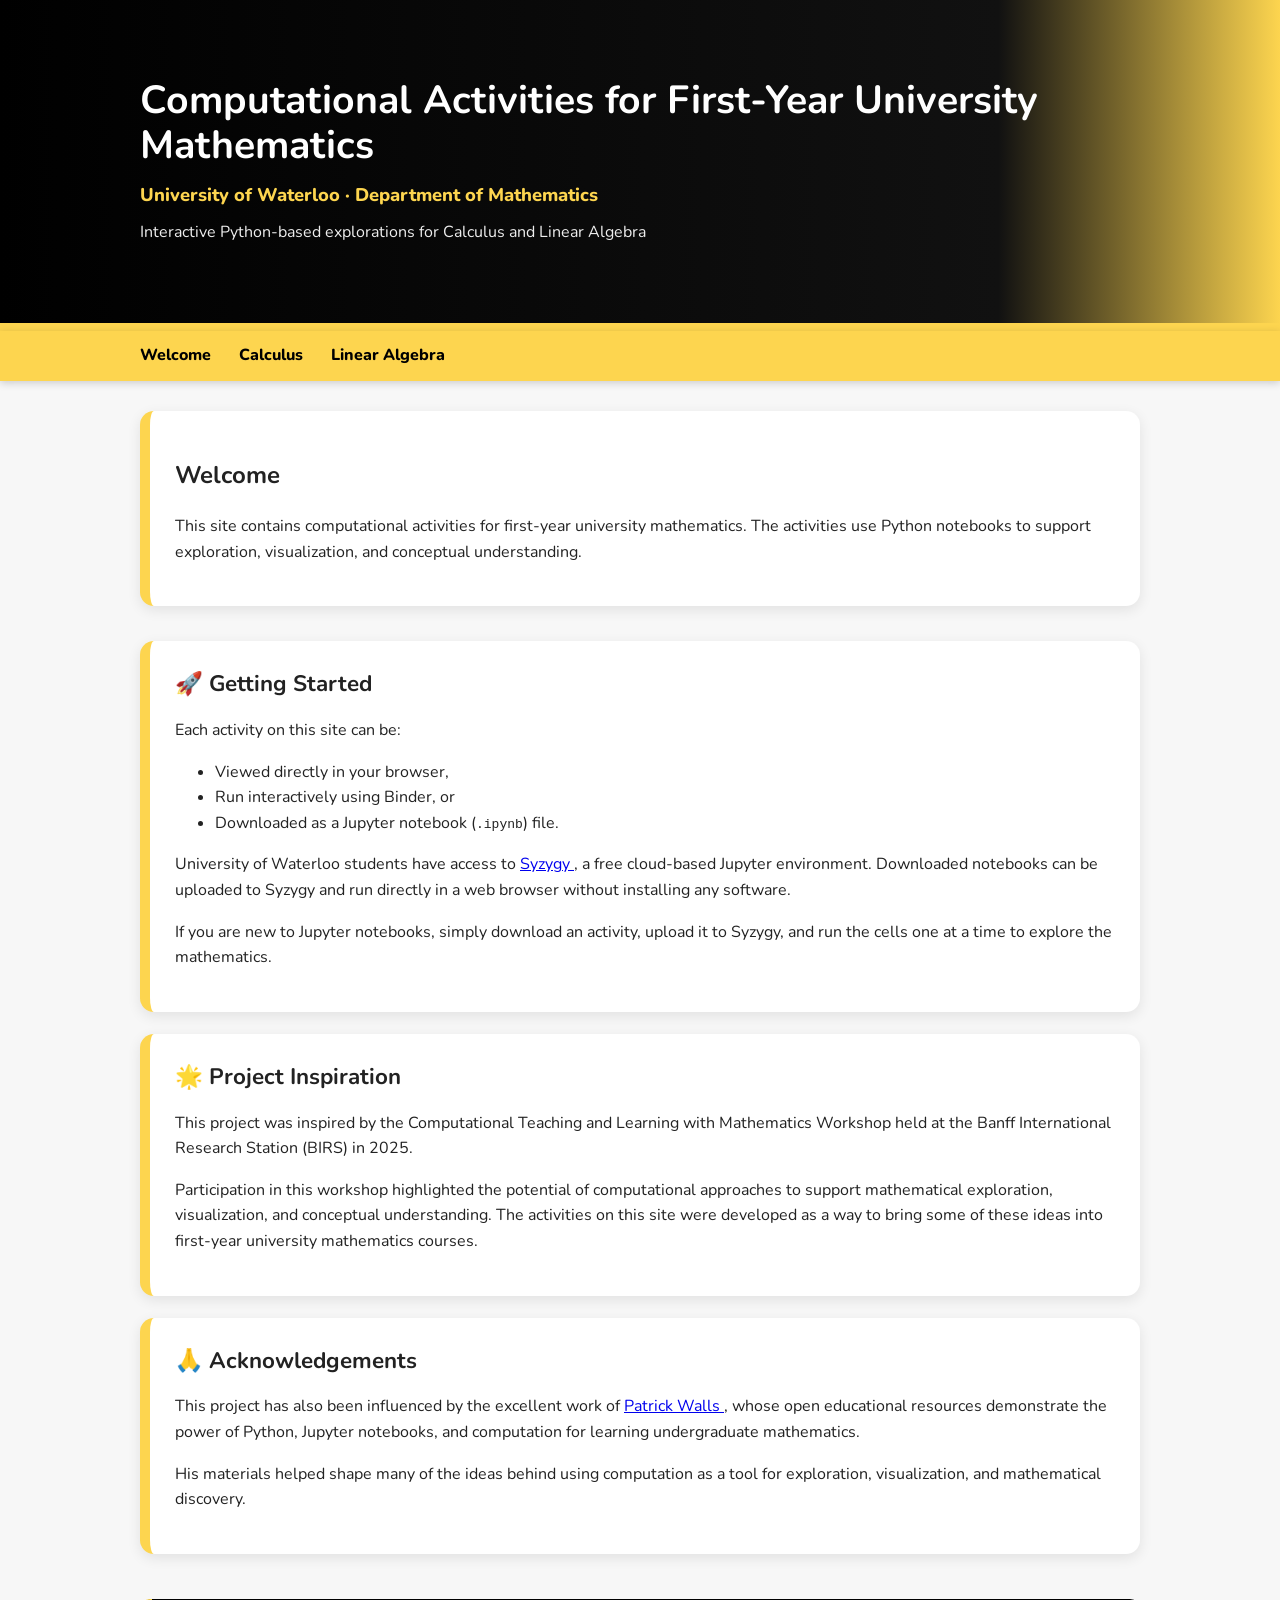
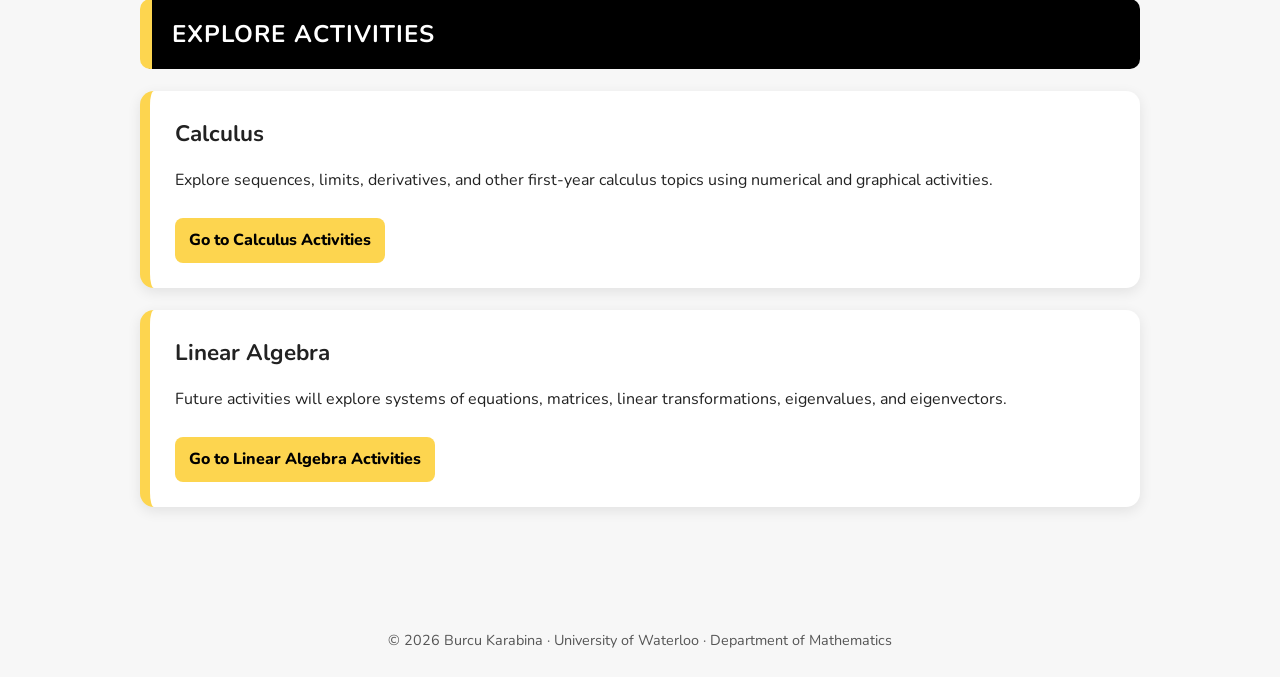
==== commit abdda0f9: "Update index.html" ====
--- a/index.html
+++ b/index.html
@@ -3,7 +3,6 @@
 <head>
     <meta charset="UTF-8">
     <title>Computational Activities for First-Year University Mathematics</title>
-
     <link href="https://fonts.googleapis.com/css2?family=Nunito:wght@400;600;700;800&display=swap" rel="stylesheet">
     <link rel="stylesheet" href="styles.css">
 </head>
@@ -22,269 +21,122 @@
 
 <nav>
     <div class="container">
-        <a href="#about">About</a>
-        <a href="#calculus">Calculus</a>
-        <a href="#sequences">Sequences</a>
-        <a href="#limits">Limits</a>
-        <a href="#derivatives">Derivatives</a>
-        <a href="#linear-algebra">Linear Algebra</a>
+        <a href="index.html">Welcome</a>
+        <a href="calculus.html">Calculus</a>
+        <a href="linear-algebra.html">Linear Algebra</a>
     </div>
 </nav>
 
-<div class="page-layout">
+<main class="container">
 
-    <aside class="sidebar">
-        <h3>Contents</h3>
+ <section class="intro">
+    <h2>Welcome</h2>
 
-        <a href="#about">About</a>
+    <p>
+        This site contains computational activities for first-year university mathematics.
+        The activities use Python notebooks to support exploration, visualization,
+        and conceptual understanding.
+    </p>
+</section>
 
-        <strong>Calculus</strong>
-        <a href="#sequences">🔁 Sequences</a>
-        <a href="#limits">📉 Limits</a>
-        <a href="#derivatives">📈 Derivatives</a>
+<div class="activity-card">
 
-        <strong>Linear Algebra</strong>
-        <a href="#linear-algebra">Coming Soon</a>
-    </aside>
+    <h4>🚀 Getting Started</h4>
 
-    <main class="content">
+    <p>
+        Each activity on this site can be:
+    </p>
 
-        <section class="intro" id="about">
-            <h2>Welcome</h2>
-            <p>
-                These activities are designed to help students explore first-year university
-                mathematics using Python notebooks. You can view each activity as a webpage,
-                run it interactively using Binder, or download the notebook file.
-            </p>
-        </section>
+    <ul>
+        <li>Viewed directly in your browser,</li>
+        <li>Run interactively using Binder, or</li>
+        <li>Downloaded as a Jupyter notebook (<code>.ipynb</code>) file.</li>
+    </ul>
 
-        <section class="major-section" id="calculus">
-            <h2 class="major-section-title">Calculus</h2>
+    <p>
+        University of Waterloo students have access to
+        <a href="https://uwaterloo.syzygy.ca/"
+           target="_blank"
+           rel="noopener noreferrer">
+           Syzygy
+        </a>,
+        a free cloud-based Jupyter environment. Downloaded notebooks can be uploaded
+        to Syzygy and run directly in a web browser without installing any software.
+    </p>
 
-            <div class="activity-card">
-                <h4>🎥 Before You Begin Calculus</h4>
-                <p>
-                    This visual introduction from 3Blue1Brown explores the core ideas of calculus
-                    through motion, change, derivatives, integrals, and accumulation.
-                </p>
-
-                <div class="video-container">
-                    <iframe
-                        src="https://www.youtube.com/embed/WUvTyaaNkzM"
-                        title="Essence of Calculus"
-                        frameborder="0"
-                        allowfullscreen>
-                    </iframe>
-                </div>
-            </div>
-
-            <h3 class="topic-title" id="sequences">🔁 Sequences</h3>
-
-            <div class="activity-card">
-                <span class="tag">MATH 137</span>
-                <span class="tag">15–20 min</span>
-                <span class="tag">Beginner</span>
-
-                <h4>Recursive Sequences</h4>
-
-                <p>
-                    Explore recursive sequences computationally and visually. Investigate boundedness,
-                    monotonicity, and convergence through numerical experiments and coding.
-                </p>
-
-                <a class="button view"
-                   href="recursivesequences.html"
-                   target="_blank"
-                   rel="noopener noreferrer">
-                    View activity
-                </a>
-
-                <a class="button run"
-                   href="https://mybinder.org/v2/gh/burcukarabina/computationalcalculus/HEAD?urlpath=tree/recursivesequences.ipynb"
-                   target="_blank"
-                   rel="noopener noreferrer">
-                    Run interactively
-                </a>
-
-                <a class="button download"
-                   href="recursivesequences.ipynb"
-                   download>
-                    Download notebook
-                </a>
-            </div>
-
-            <div class="activity-card">
-                <span class="tag">MATH 137</span>
-                <span class="tag">15–20 min</span>
-                <span class="tag">Beginner</span>
-
-                <h4>Numerical Exploration of Limits: Sequences</h4>
-
-                <p>
-                    Explore convergence, divergence to infinity, and non-convergence by looking
-                    at the tail behavior of sequences. This activity introduces the intuition
-                    behind limits using simple Python computations and plots.
-                </p>
-
-                <a class="button view"
-                   href="NumericalExplorationOfLimitsSequences.html"
-                   target="_blank"
-                   rel="noopener noreferrer">
-                    View activity
-                </a>
-
-                <a class="button run"
-                   href="https://mybinder.org/v2/gh/burcukarabina/computationalcalculus/HEAD?urlpath=tree/NumericalExplorationOfLimitsSequences.ipynb"
-                   target="_blank"
-                   rel="noopener noreferrer">
-                    Run interactively
-                </a>
-
-                <a class="button download"
-                   href="NumericalExplorationOfLimitsSequences.ipynb"
-                   download>
-                    Download notebook
-                </a>
-            </div>
-
-            <h3 class="topic-title" id="limits">📉 Limits</h3>
-
-            <div class="activity-card">
-                <span class="tag">MATH 137</span>
-                <span class="tag">20–25 min</span>
-                <span class="tag">Beginner</span>
-
-                <h4>Numerical Exploration of Limits: Functions</h4>
-
-                <p>
-                    Explore limits numerically and graphically by investigating function values
-                    near a point. Learn how tables, graphs, and one-sided limits help determine
-                    whether a limit exists.
-                </p>
-
-                <a class="button view"
-                   href="NumericalExplorationOfLimitsFunctions.html"
-                   target="_blank"
-                   rel="noopener noreferrer">
-                    View activity
-                </a>
-
-                <a class="button run"
-                   href="https://mybinder.org/v2/gh/burcukarabina/computationalcalculus/HEAD?urlpath=tree/NumericalExplorationOfLimitsFunctions.ipynb"
-                   target="_blank"
-                   rel="noopener noreferrer">
-                    Run interactively
-                </a>
-
-                <a class="button download"
-                   href="NumericalExplorationOfLimitsFunctions.ipynb"
-                   download>
-                    Download notebook
-                </a>
-            </div>
-
-            <div class="activity-card">
-                <span class="tag">MATH 137</span>
-                <span class="tag">20–25 min</span>
-                <span class="tag">Beginner</span>
-
-                <h4>Exploring the Squeeze Theorem</h4>
-
-                <p>
-                    Use tables and graphs to investigate how an oscillating function can be trapped
-                    between two functions with the same limit. This activity emphasizes the open
-                    interval condition and the idea of being squeezed near a point.
-                </p>
-
-                <a class="button view"
-                   href="ExploringTheSqueezeTheorem.html"
-                   target="_blank"
-                   rel="noopener noreferrer">
-                    View activity
-                </a>
-
-                <a class="button run"
-                   href="https://mybinder.org/v2/gh/burcukarabina/computationalcalculus/HEAD?urlpath=tree/ExploringTheSqueezeTheorem.ipynb"
-                   target="_blank"
-                   rel="noopener noreferrer">
-                    Run interactively
-                </a>
-
-                <a class="button download"
-                   href="ExploringTheSqueezeTheorem.ipynb"
-                   download>
-                    Download notebook
-                </a>
-            </div>
-
-            <h3 class="topic-title" id="derivatives">📈 Derivatives</h3>
-
-            <div class="activity-card">
-                <span class="tag">MATH 137</span>
-                <span class="tag">15–20 min</span>
-                <span class="tag">Beginner</span>
-
-                <h4>Linear Approximations</h4>
-
-                <p>
-                    Explore how tangent lines can be used to approximate function values near a point.
-                    Compare exact values and approximations using graphical and computational methods.
-                </p>
-
-                <a class="button view"
-                   href="LinearApproximations.html"
-                   target="_blank"
-                   rel="noopener noreferrer">
-                    View activity
-                </a>
-
-                <a class="button run"
-                   href="https://mybinder.org/v2/gh/burcukarabina/computationalcalculus/HEAD?urlpath=tree/LinearApproximations.ipynb"
-                   target="_blank"
-                   rel="noopener noreferrer">
-                    Run interactively
-                </a>
-
-                <a class="button download"
-                   href="LinearApproximations.ipynb"
-                   download>
-                    Download notebook
-                </a>
-            </div>
-        </section>
-
-        <section class="major-section" id="linear-algebra">
-            <h2 class="major-section-title">Linear Algebra</h2>
-
-            <div class="activity-card">
-                <h4>🎥 Before You Begin Linear Algebra</h4>
-                <p>
-                    This visual introduction from 3Blue1Brown develops intuition for vectors,
-                    matrices, transformations, and the geometric ideas behind linear algebra.
-                </p>
-
-                <div class="video-container">
-                    <iframe
-                        src="https://www.youtube.com/embed/fNk_zzaMoSs"
-                        title="Essence of Linear Algebra"
-                        frameborder="0"
-                        allowfullscreen>
-                    </iframe>
-                </div>
-            </div>
-
-            <div class="coming-soon">
-                <h3>Coming Soon</h3>
-                <p>
-                    Future activities will include systems of equations, matrix operations,
-                    linear transformations, eigenvalues, and eigenvectors.
-                </p>
-            </div>
-        </section>
-
-    </main>
+    <p>
+        If you are new to Jupyter notebooks, simply download an activity,
+        upload it to Syzygy, and run the cells one at a time to explore the mathematics.
+    </p>
 
 </div>
+
+<div class="activity-card">
+
+    <h4>🌟 Project Inspiration</h4>
+
+    <p>
+        This project was inspired by the
+           Computational Teaching and Learning with Mathematics Workshop
+        held at the Banff International Research Station (BIRS) in 2025.
+    </p>
+
+    <p>
+        Participation in this workshop highlighted the potential of computational
+        approaches to support mathematical exploration, visualization, and
+        conceptual understanding. The activities on this site were developed as a
+        way to bring some of these ideas into first-year university mathematics courses.
+    </p>
+
+</div>
+
+    <div class="activity-card">
+
+    <h4>🙏 Acknowledgements</h4>
+
+    <p>
+        This project has also been influenced by the excellent work of
+        <a href="https://patrickwalls.github.io/mathematicalpython/"
+           target="_blank"
+           rel="noopener noreferrer">
+           Patrick Walls
+        </a>,
+        whose open educational resources demonstrate the power of Python,
+        Jupyter notebooks, and computation for learning undergraduate mathematics.
+    </p>
+
+    <p>
+        His materials helped shape many of the ideas behind using computation
+        as a tool for exploration, visualization, and mathematical discovery.
+    </p>
+
+</div>
+
+    <section class="major-section">
+        <h2 class="major-section-title">Explore Activities</h2>
+
+        <div class="activity-card">
+            <h4>Calculus</h4>
+            <p>
+                Explore sequences, limits, derivatives, and other first-year calculus topics
+                using numerical and graphical activities.
+            </p>
+
+            <a class="button run" href="calculus.html">Go to Calculus Activities</a>
+        </div>
+
+        <div class="activity-card">
+            <h4>Linear Algebra</h4>
+            <p>
+                Future activities will explore systems of equations, matrices, linear transformations,
+                eigenvalues, and eigenvectors.
+            </p>
+
+            <a class="button run" href="linear-algebra.html">Go to Linear Algebra Activities</a>
+        </div>
+    </section>
+
+</main>
 
 <footer>
     © 2026 Burcu Karabina · University of Waterloo · Department of Mathematics
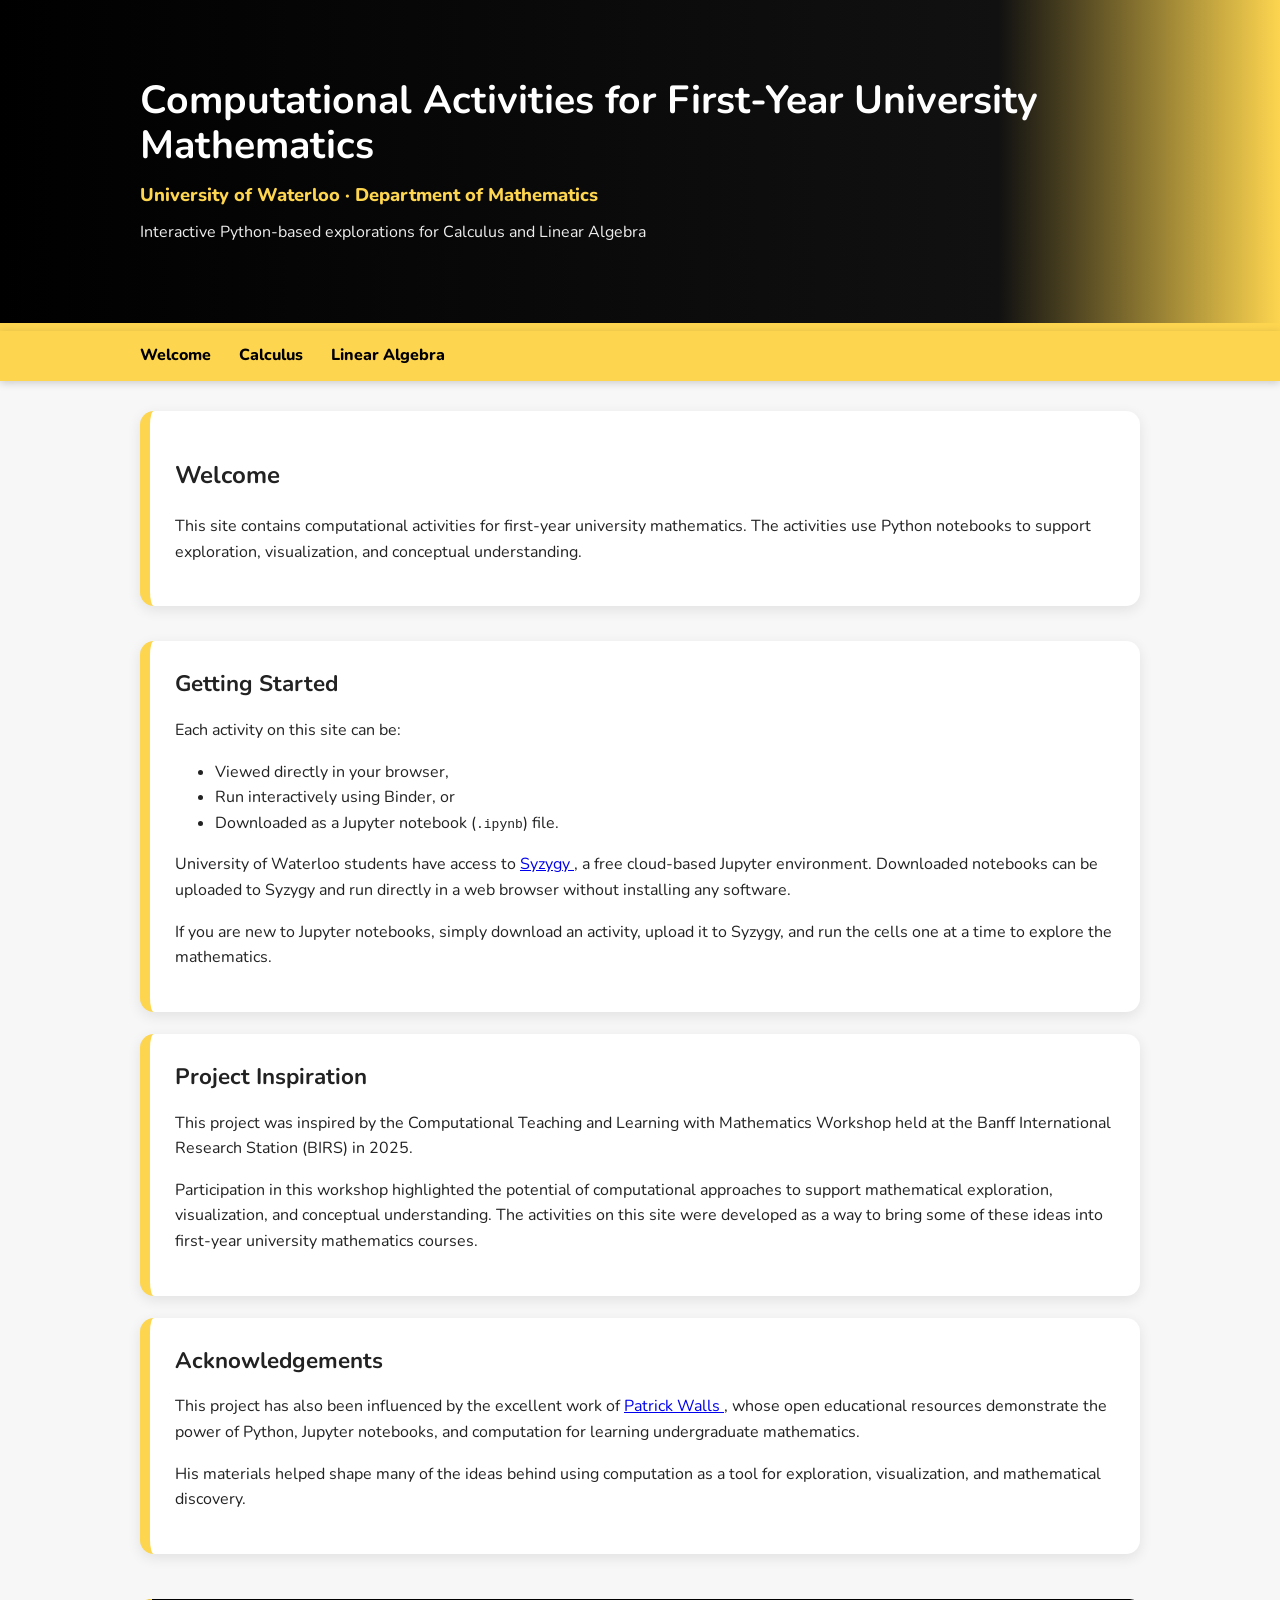
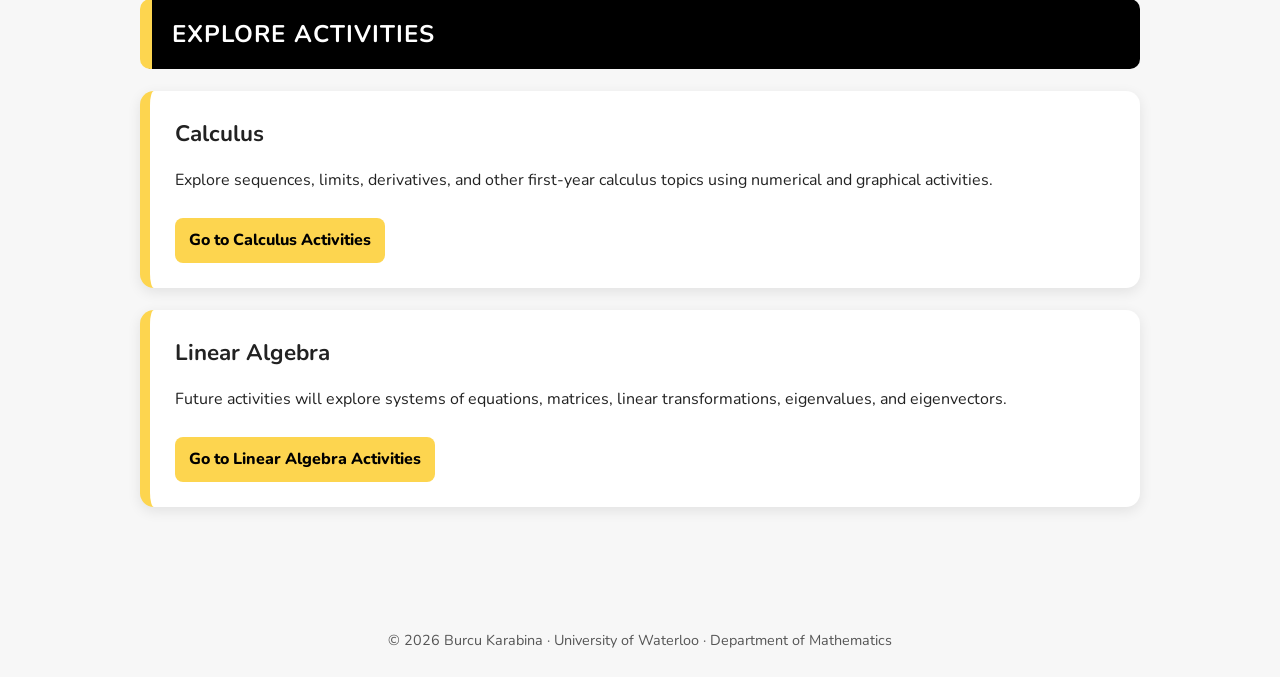
==== commit 3038d4c8: "Update index.html" ====
--- a/index.html
+++ b/index.html
@@ -41,7 +41,7 @@
 
 <div class="activity-card">
 
-    <h4>🚀 Getting Started</h4>
+    <h4>Getting Started</h4>
 
     <p>
         Each activity on this site can be:
@@ -73,7 +73,7 @@
 
 <div class="activity-card">
 
-    <h4>🌟 Project Inspiration</h4>
+    <h4>Project Inspiration</h4>
 
     <p>
         This project was inspired by the
@@ -92,7 +92,7 @@
 
     <div class="activity-card">
 
-    <h4>🙏 Acknowledgements</h4>
+    <h4>Acknowledgements</h4>
 
     <p>
         This project has also been influenced by the excellent work of
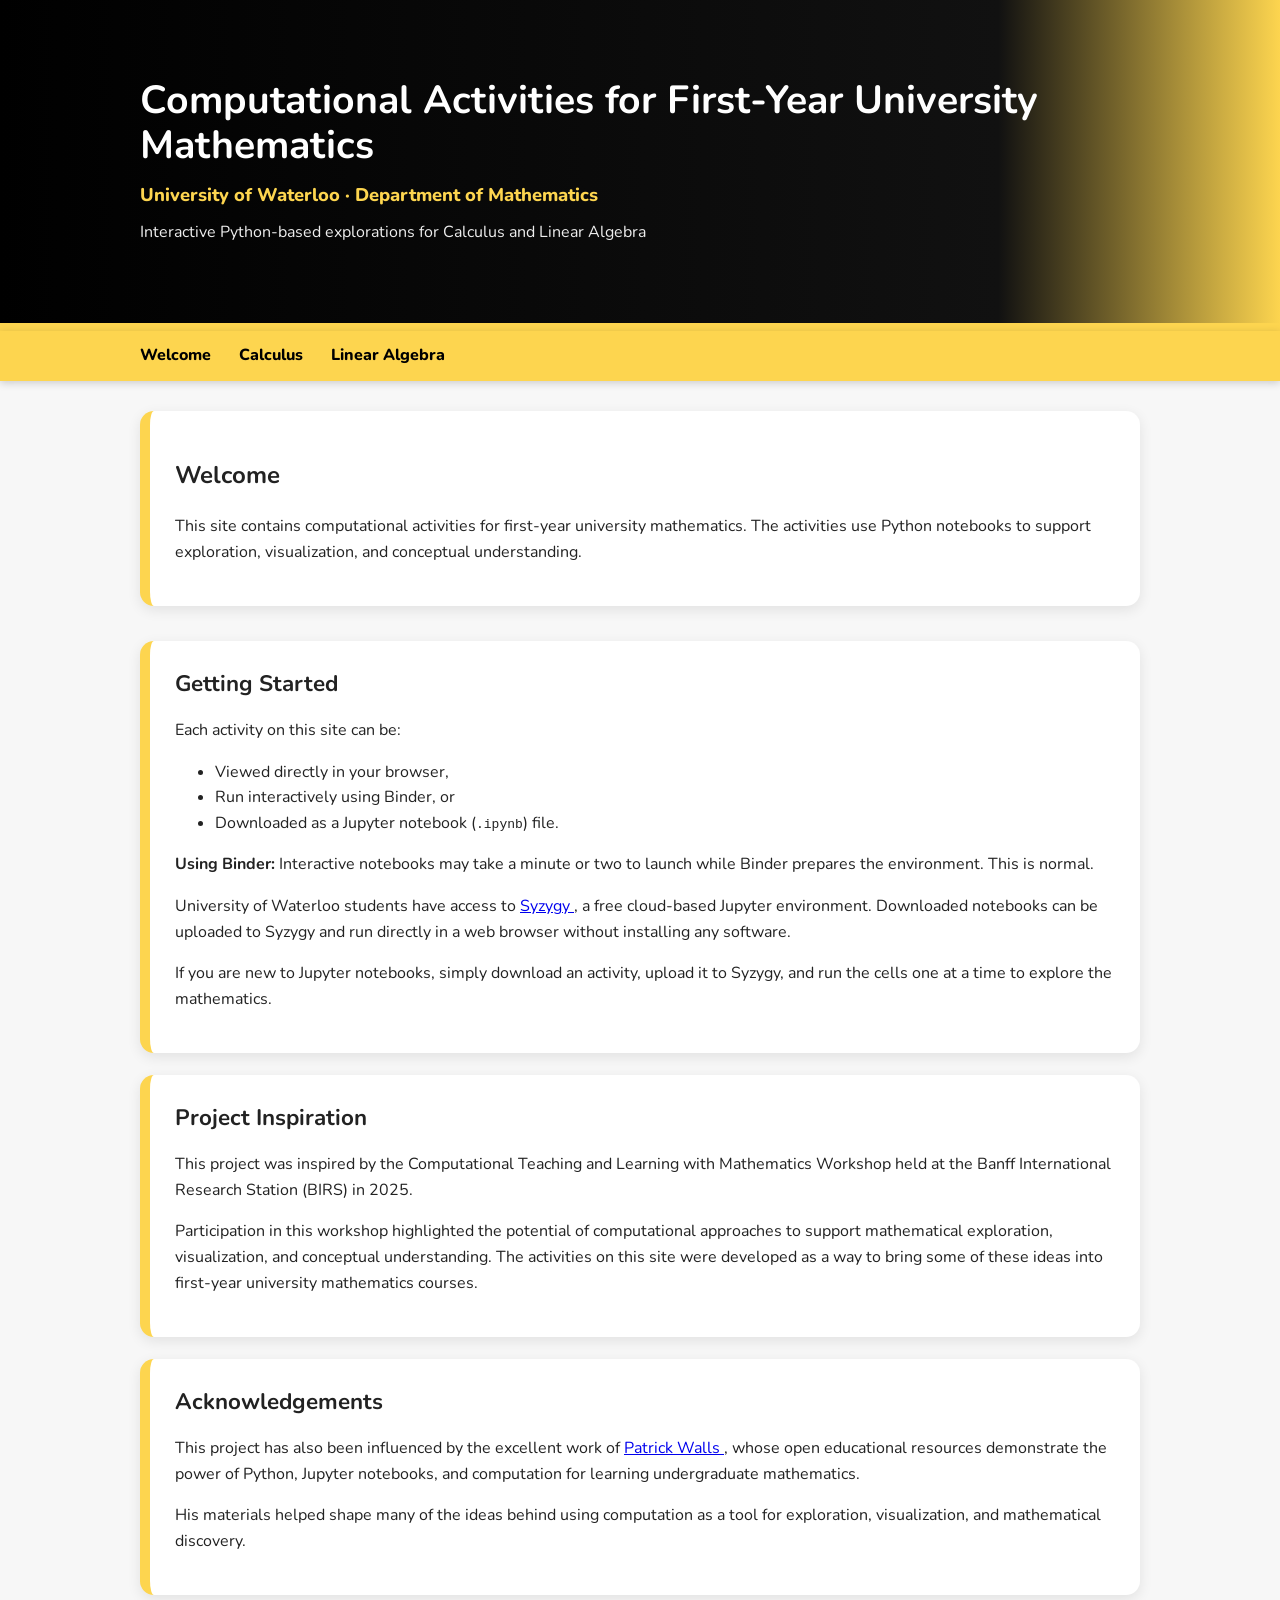
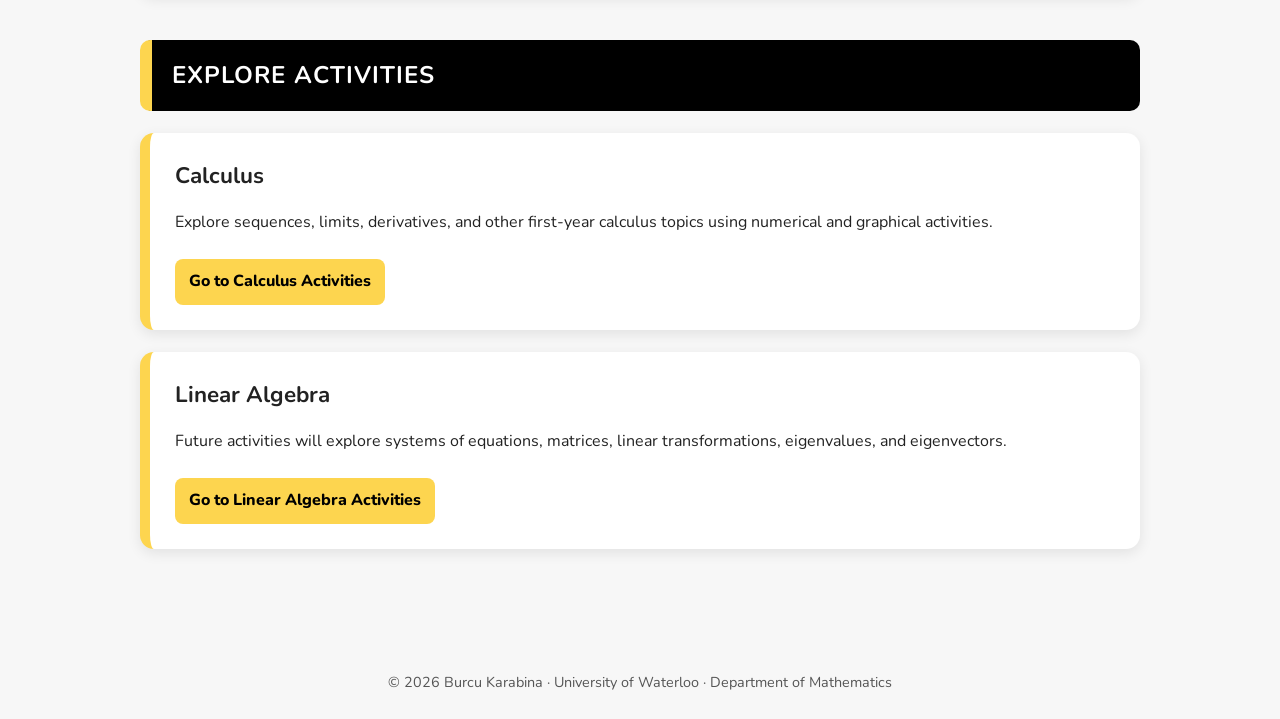
==== commit 8d641520: "Update index.html" ====
--- a/index.html
+++ b/index.html
@@ -52,7 +52,9 @@
         <li>Run interactively using Binder, or</li>
         <li>Downloaded as a Jupyter notebook (<code>.ipynb</code>) file.</li>
     </ul>
-
+<div class="binder-info">
+    <strong>Using Binder:</strong> Interactive notebooks may take a minute or two to launch while Binder prepares the environment. This is normal.
+</div>
     <p>
         University of Waterloo students have access to
         <a href="https://uwaterloo.syzygy.ca/"
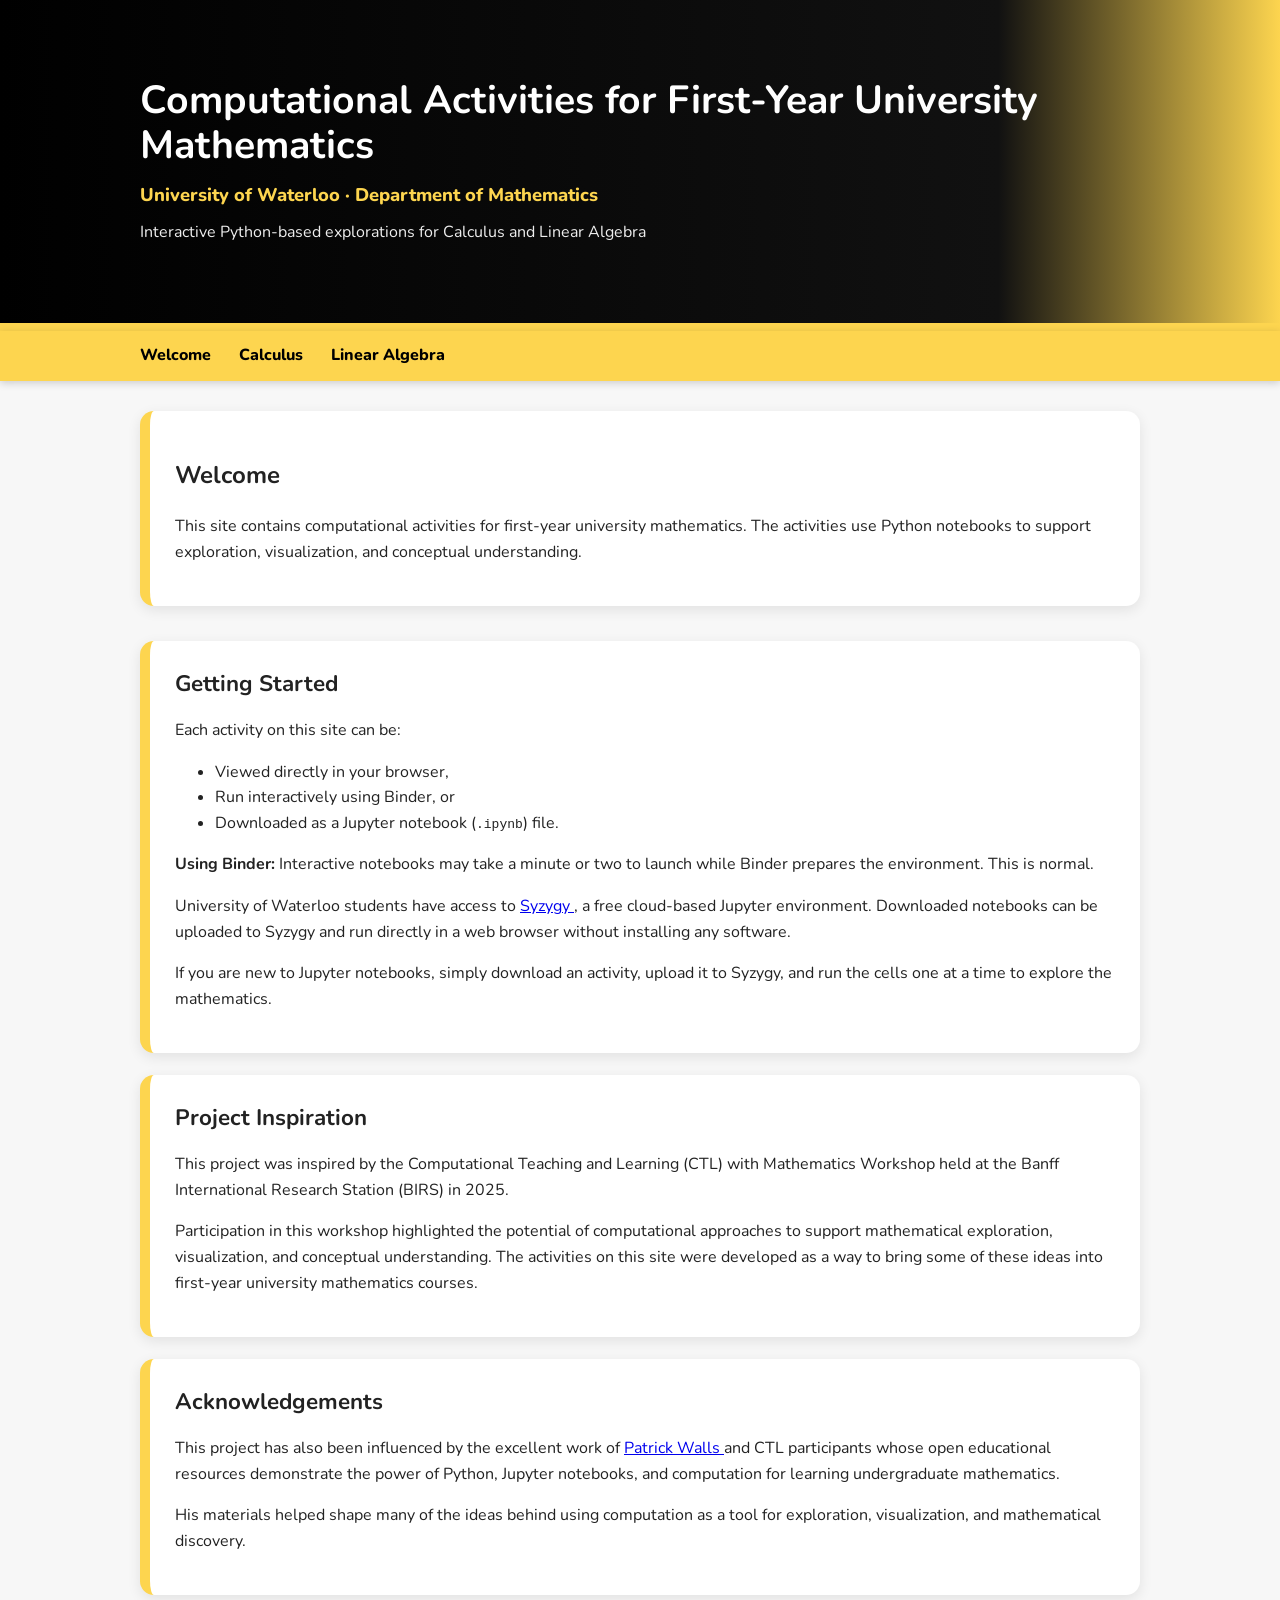
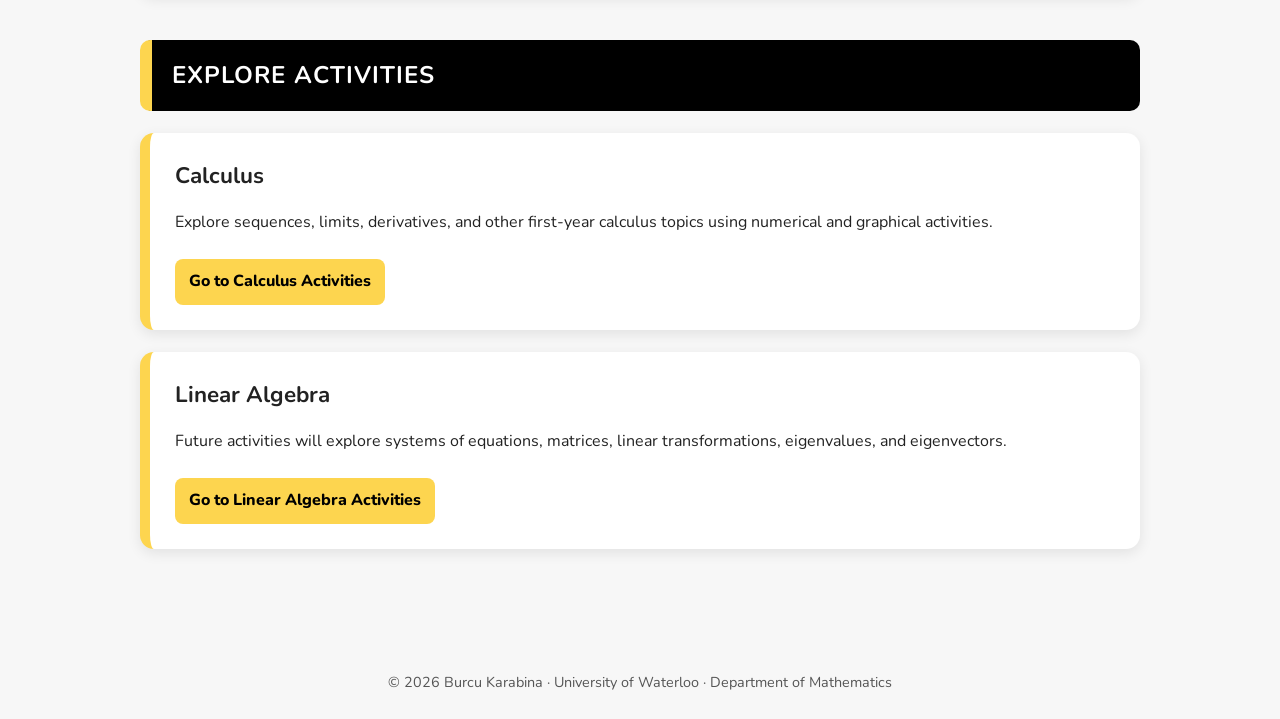
==== commit c6350196: "Update index.html" ====
--- a/index.html
+++ b/index.html
@@ -79,7 +79,7 @@
 
     <p>
         This project was inspired by the
-           Computational Teaching and Learning with Mathematics Workshop
+           Computational Teaching and Learning (CTL) with Mathematics Workshop
         held at the Banff International Research Station (BIRS) in 2025.
     </p>
 
@@ -102,7 +102,7 @@
            target="_blank"
            rel="noopener noreferrer">
            Patrick Walls
-        </a>,
+        </a> and CTL participants
         whose open educational resources demonstrate the power of Python,
         Jupyter notebooks, and computation for learning undergraduate mathematics.
     </p>
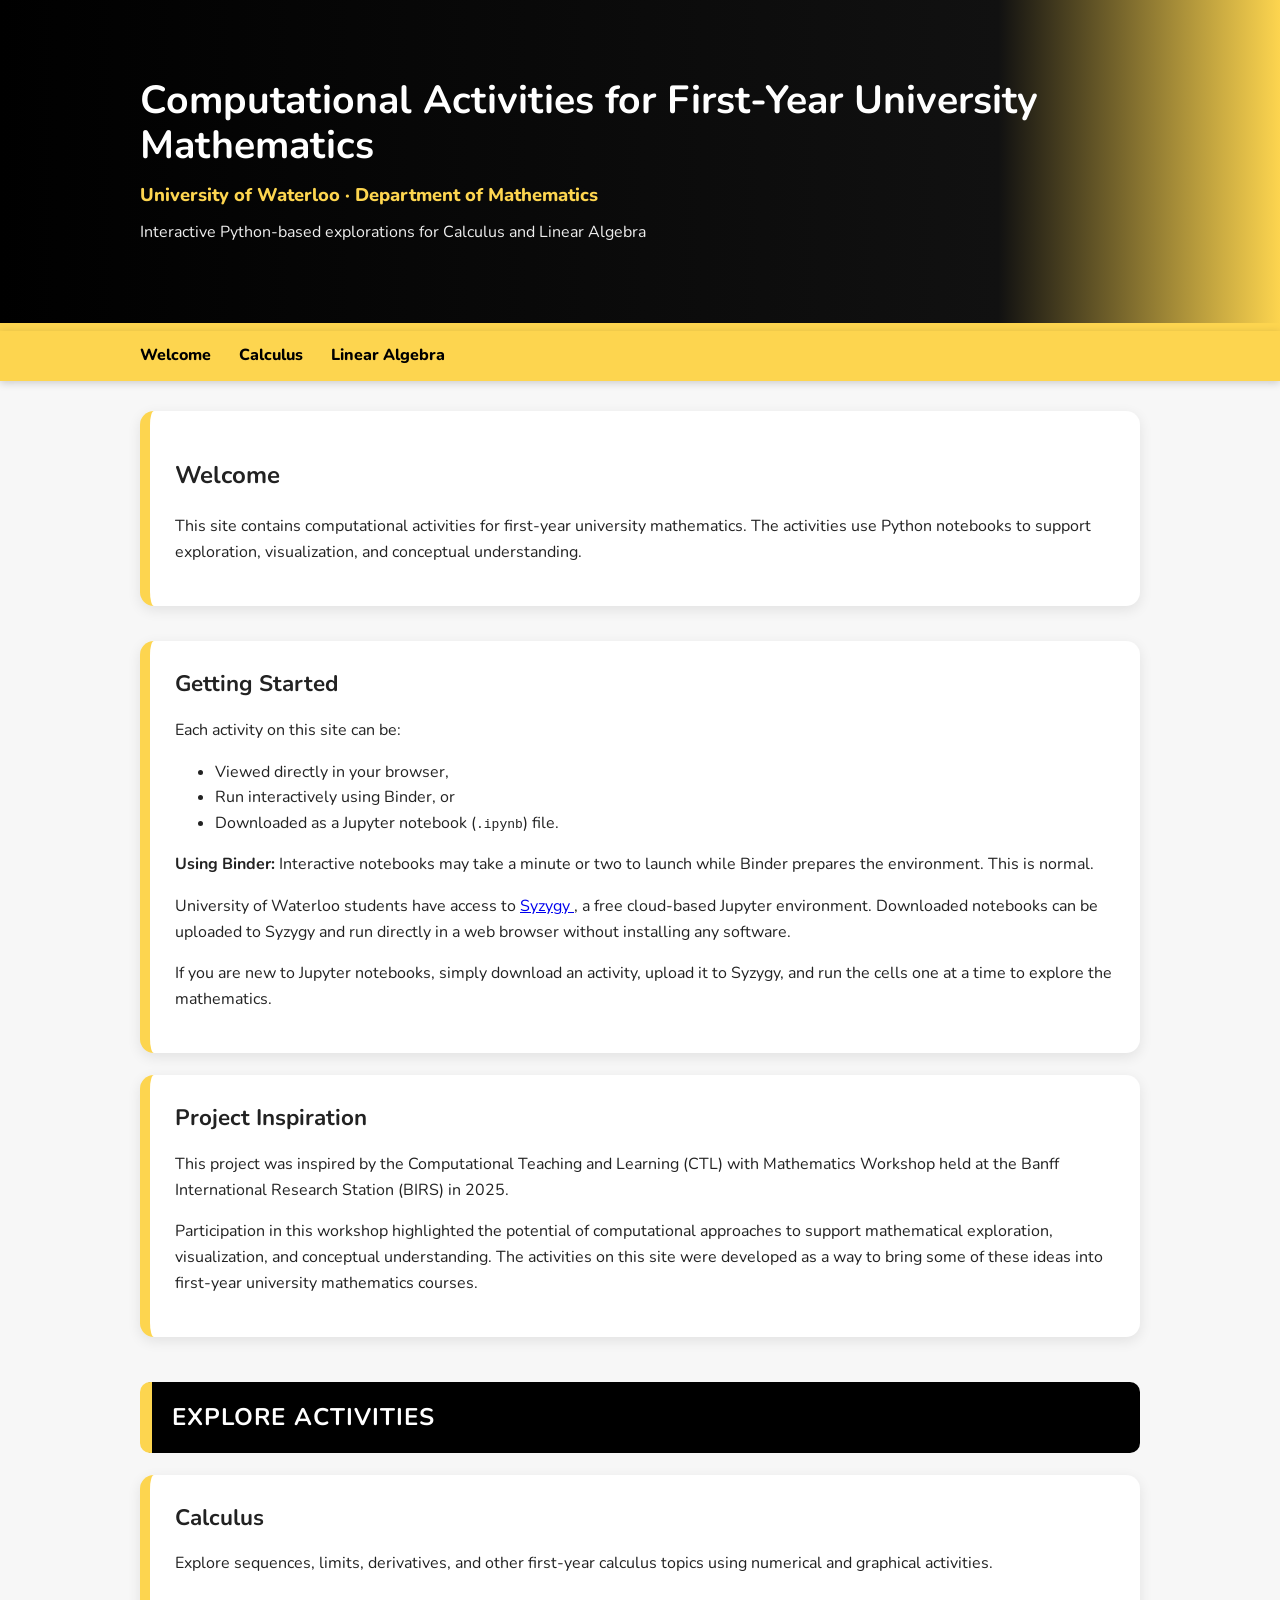
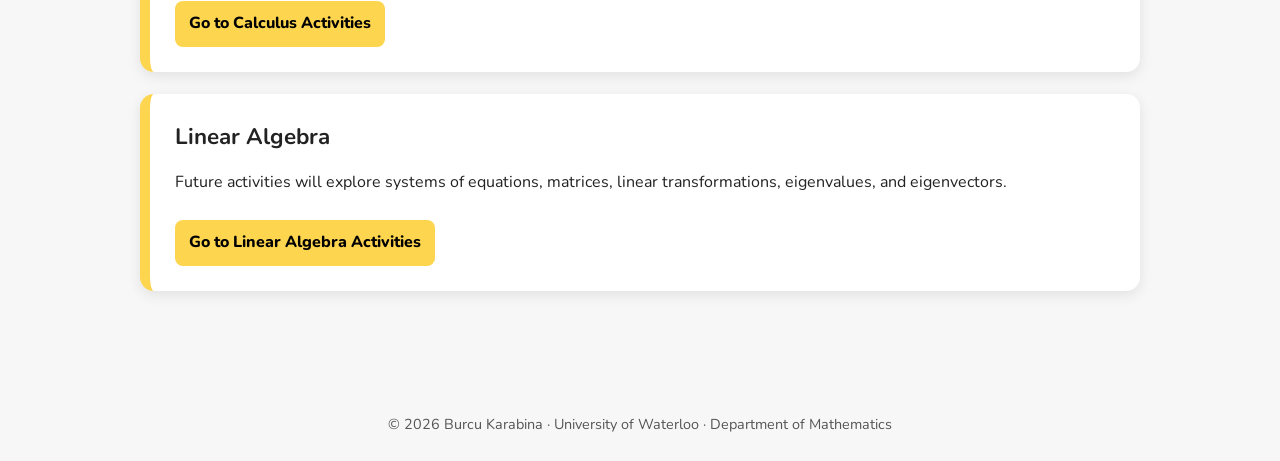
==== commit 0db1974f: "Update index.html" ====
--- a/index.html
+++ b/index.html
@@ -92,27 +92,6 @@
 
 </div>
 
-    <div class="activity-card">
-
-    <h4>Acknowledgements</h4>
-
-    <p>
-        This project has also been influenced by the excellent work of
-        <a href="https://patrickwalls.github.io/mathematicalpython/"
-           target="_blank"
-           rel="noopener noreferrer">
-           Patrick Walls
-        </a> and CTL participants
-        whose open educational resources demonstrate the power of Python,
-        Jupyter notebooks, and computation for learning undergraduate mathematics.
-    </p>
-
-    <p>
-        His materials helped shape many of the ideas behind using computation
-        as a tool for exploration, visualization, and mathematical discovery.
-    </p>
-
-</div>
 
     <section class="major-section">
         <h2 class="major-section-title">Explore Activities</h2>
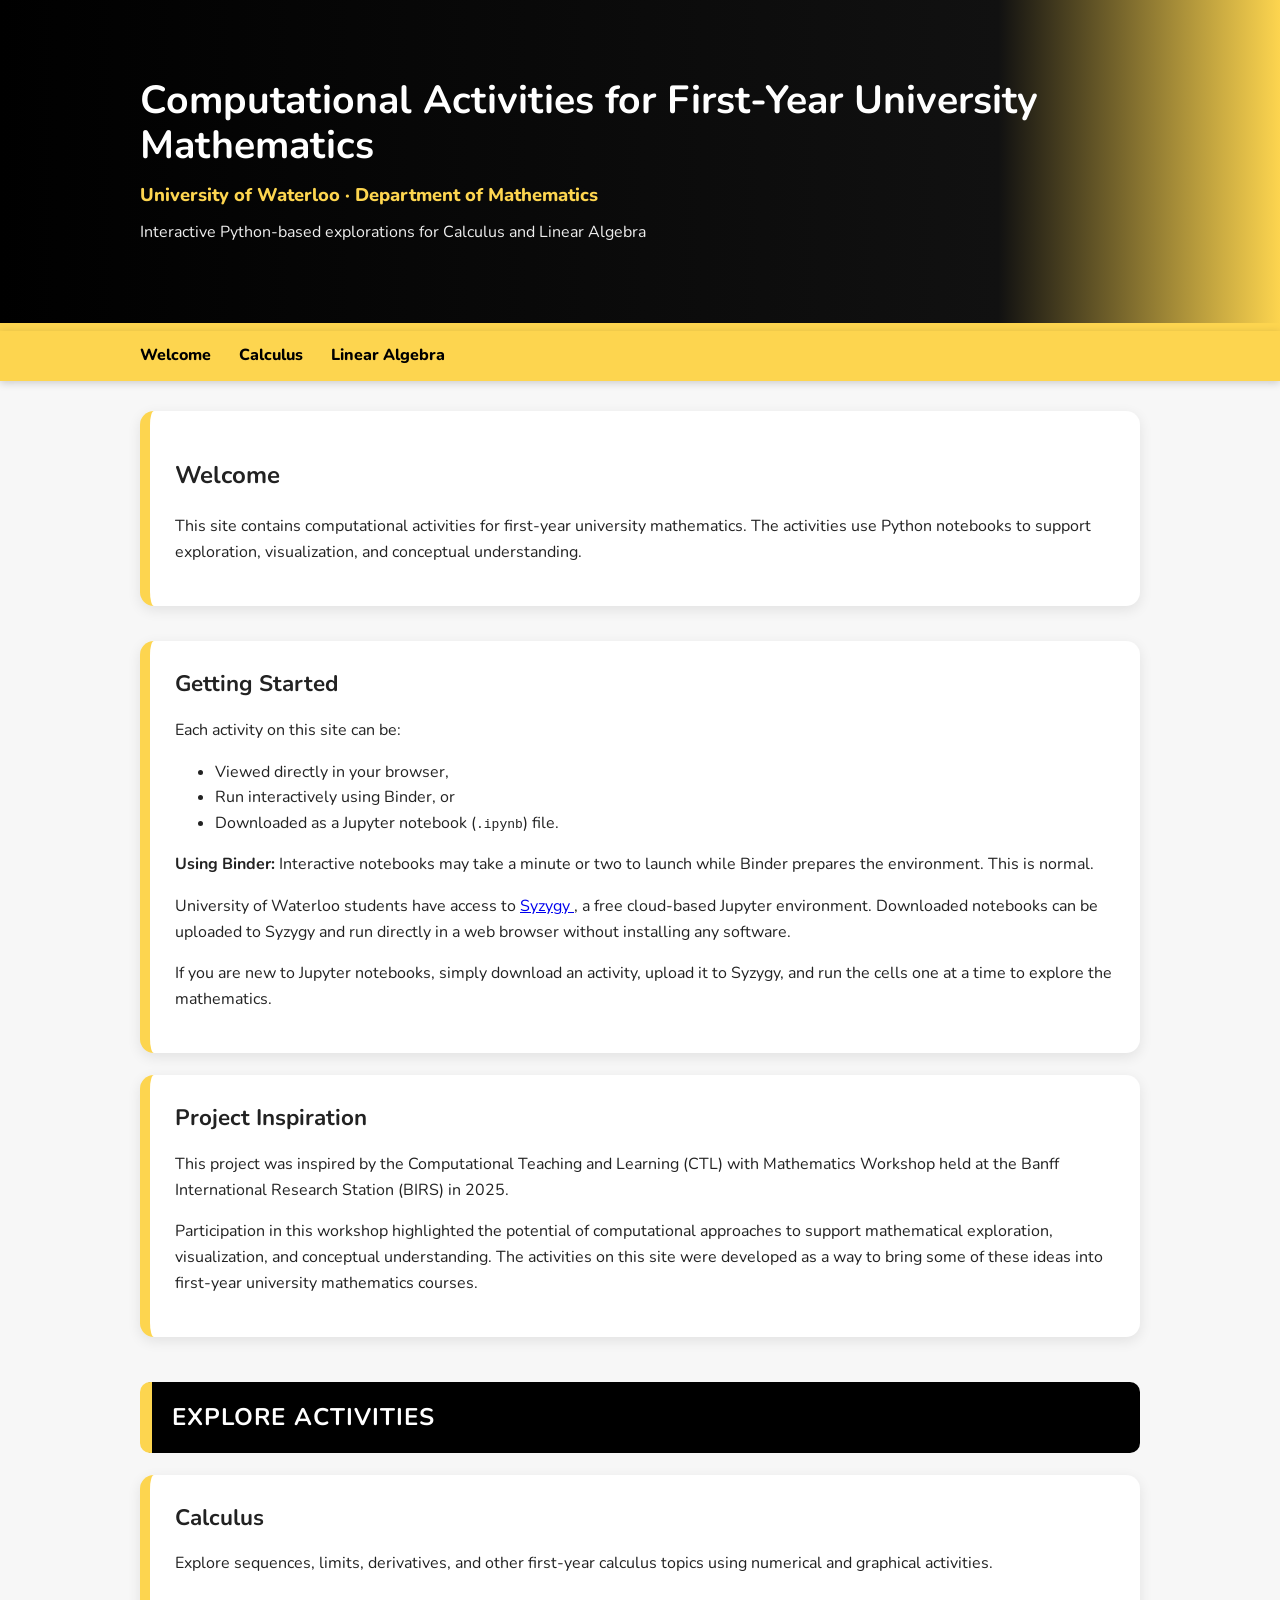
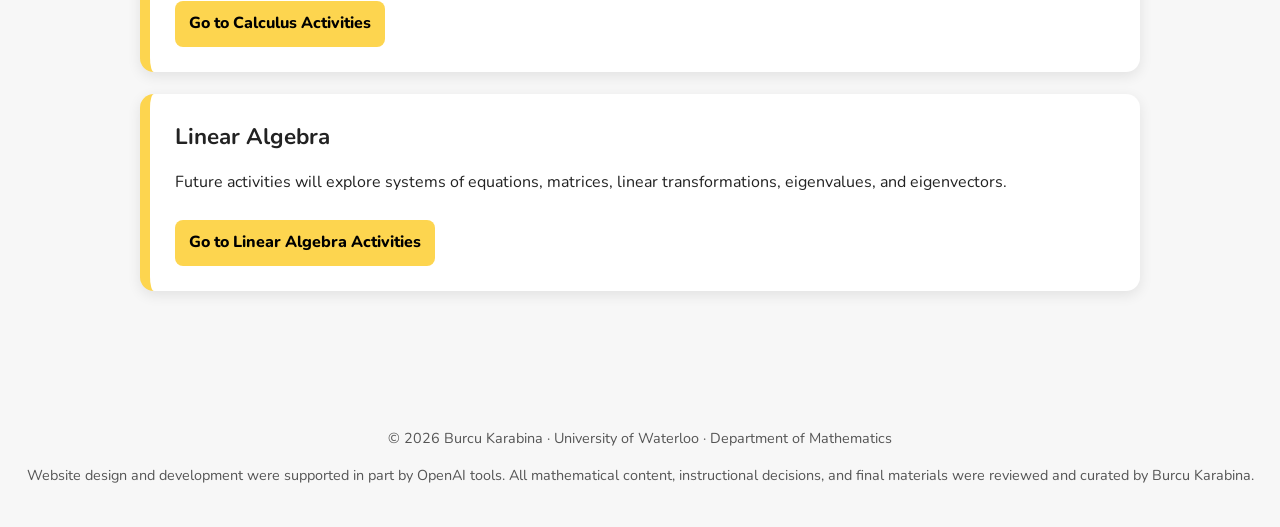
==== commit 9370ddbd: "Update index.html" ====
--- a/index.html
+++ b/index.html
@@ -119,9 +119,14 @@
 
 </main>
 
-<footer>
-    © 2026 Burcu Karabina · University of Waterloo · Department of Mathematics
-</footer>
+    <footer>
+    <p> © 2026 Burcu Karabina · University of Waterloo · Department of Mathematics</p>
+     <p>
+    Website design and development were supported in part by OpenAI tools.
+    All mathematical content, instructional decisions, and final materials
+    were reviewed and curated by Burcu Karabina.
+  </p>
+  </footer>
 
 </body>
 </html>
